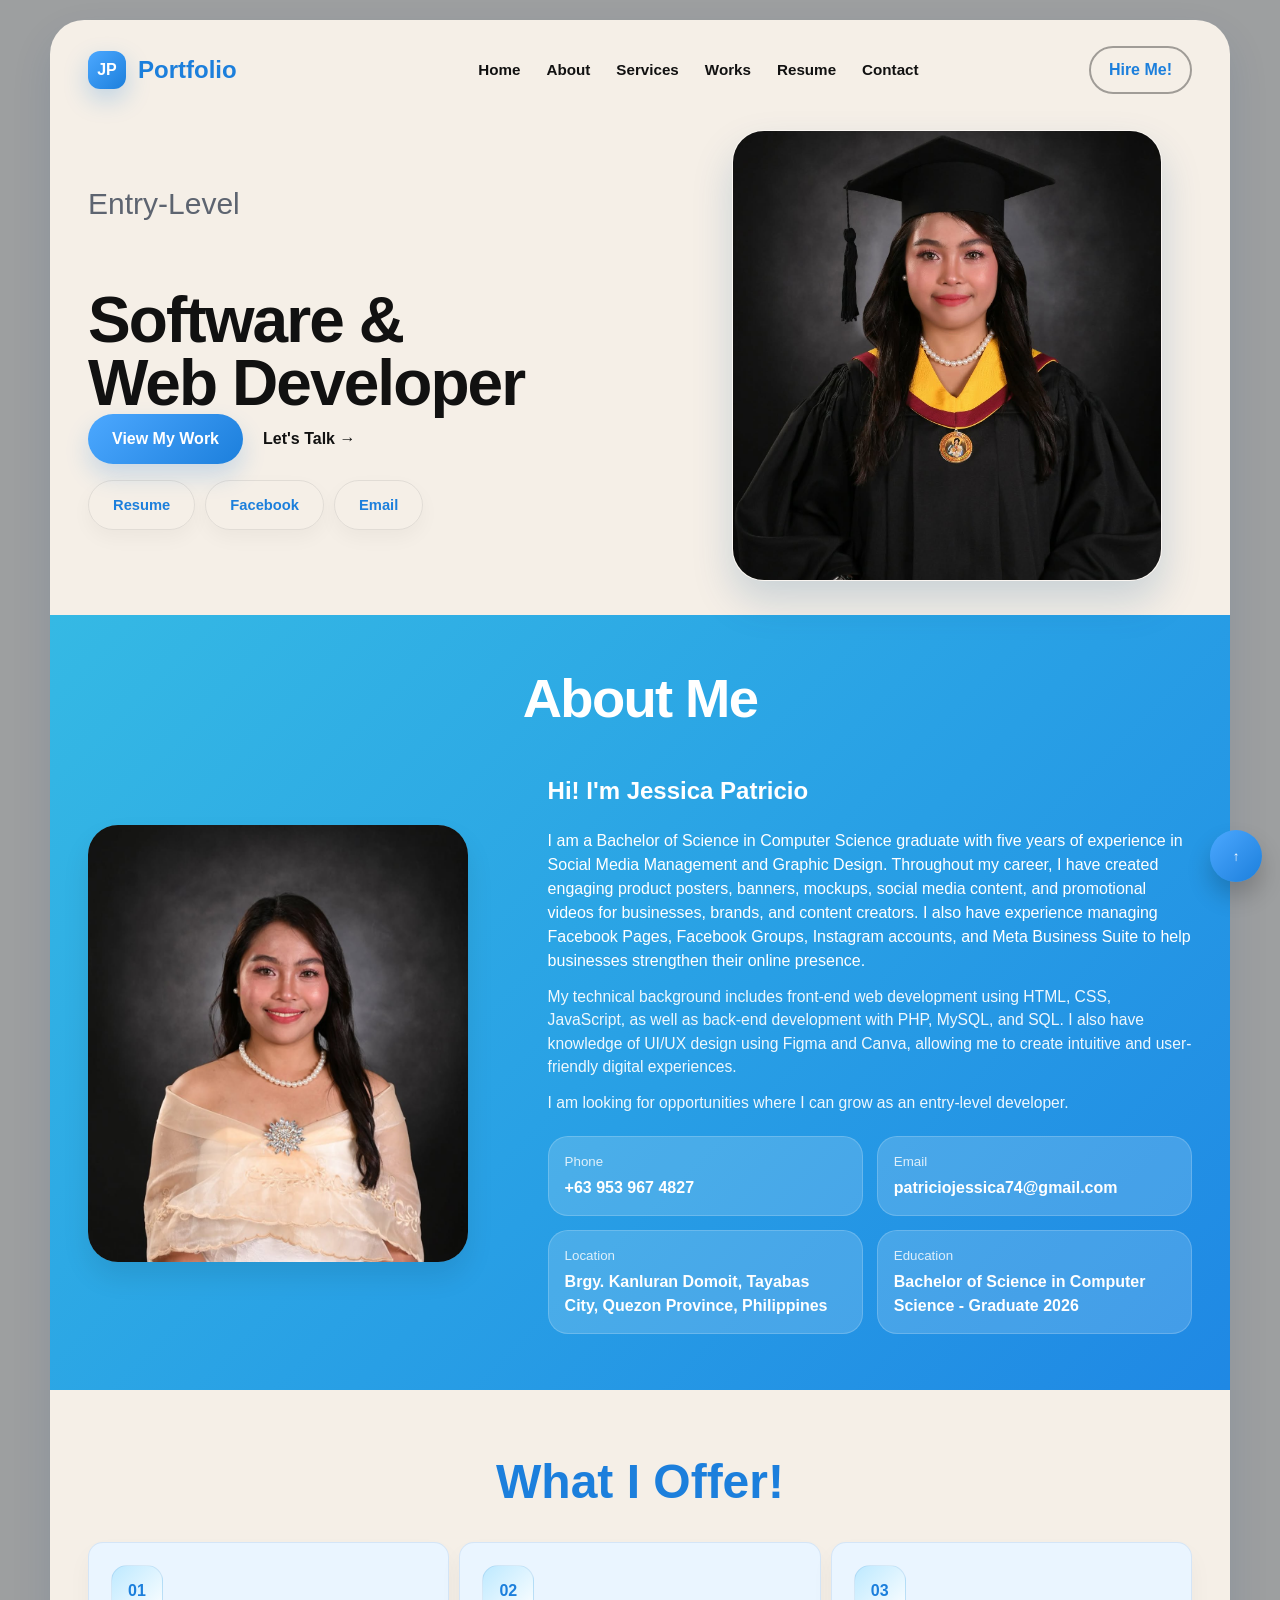
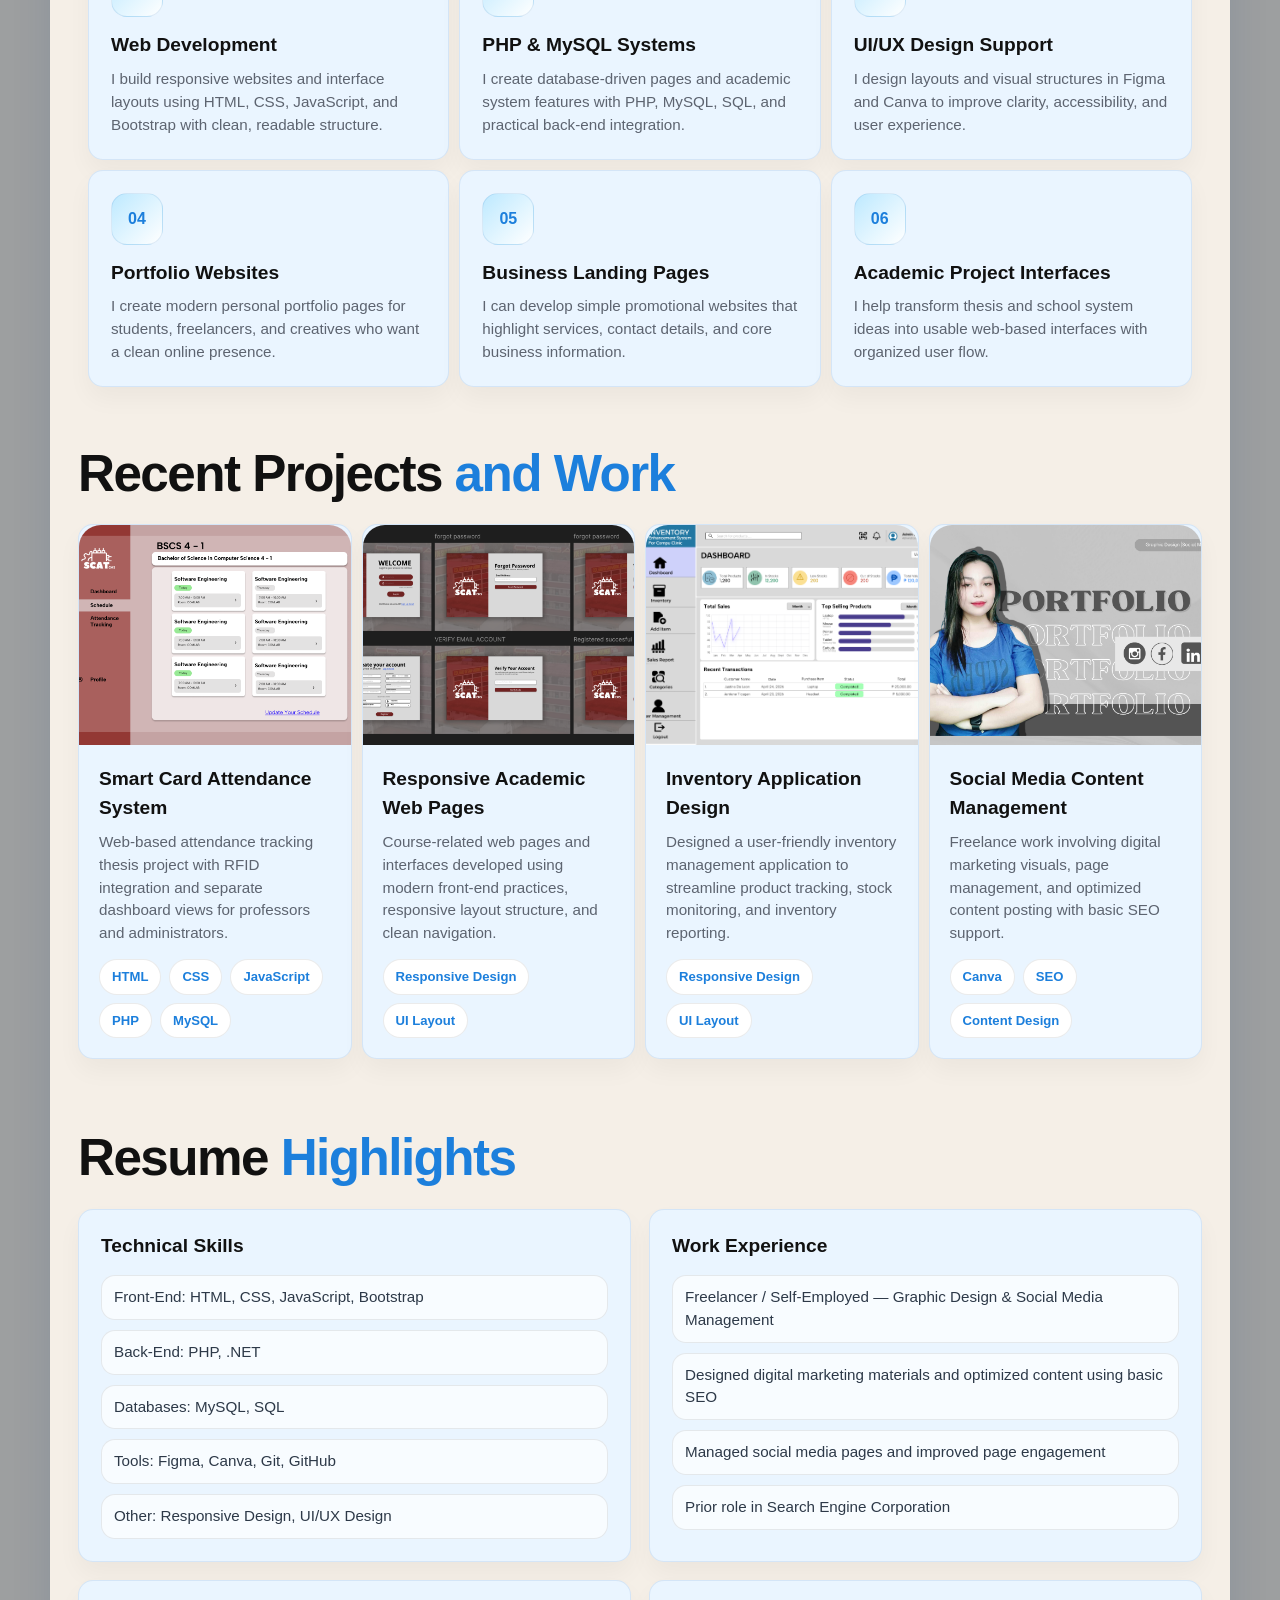
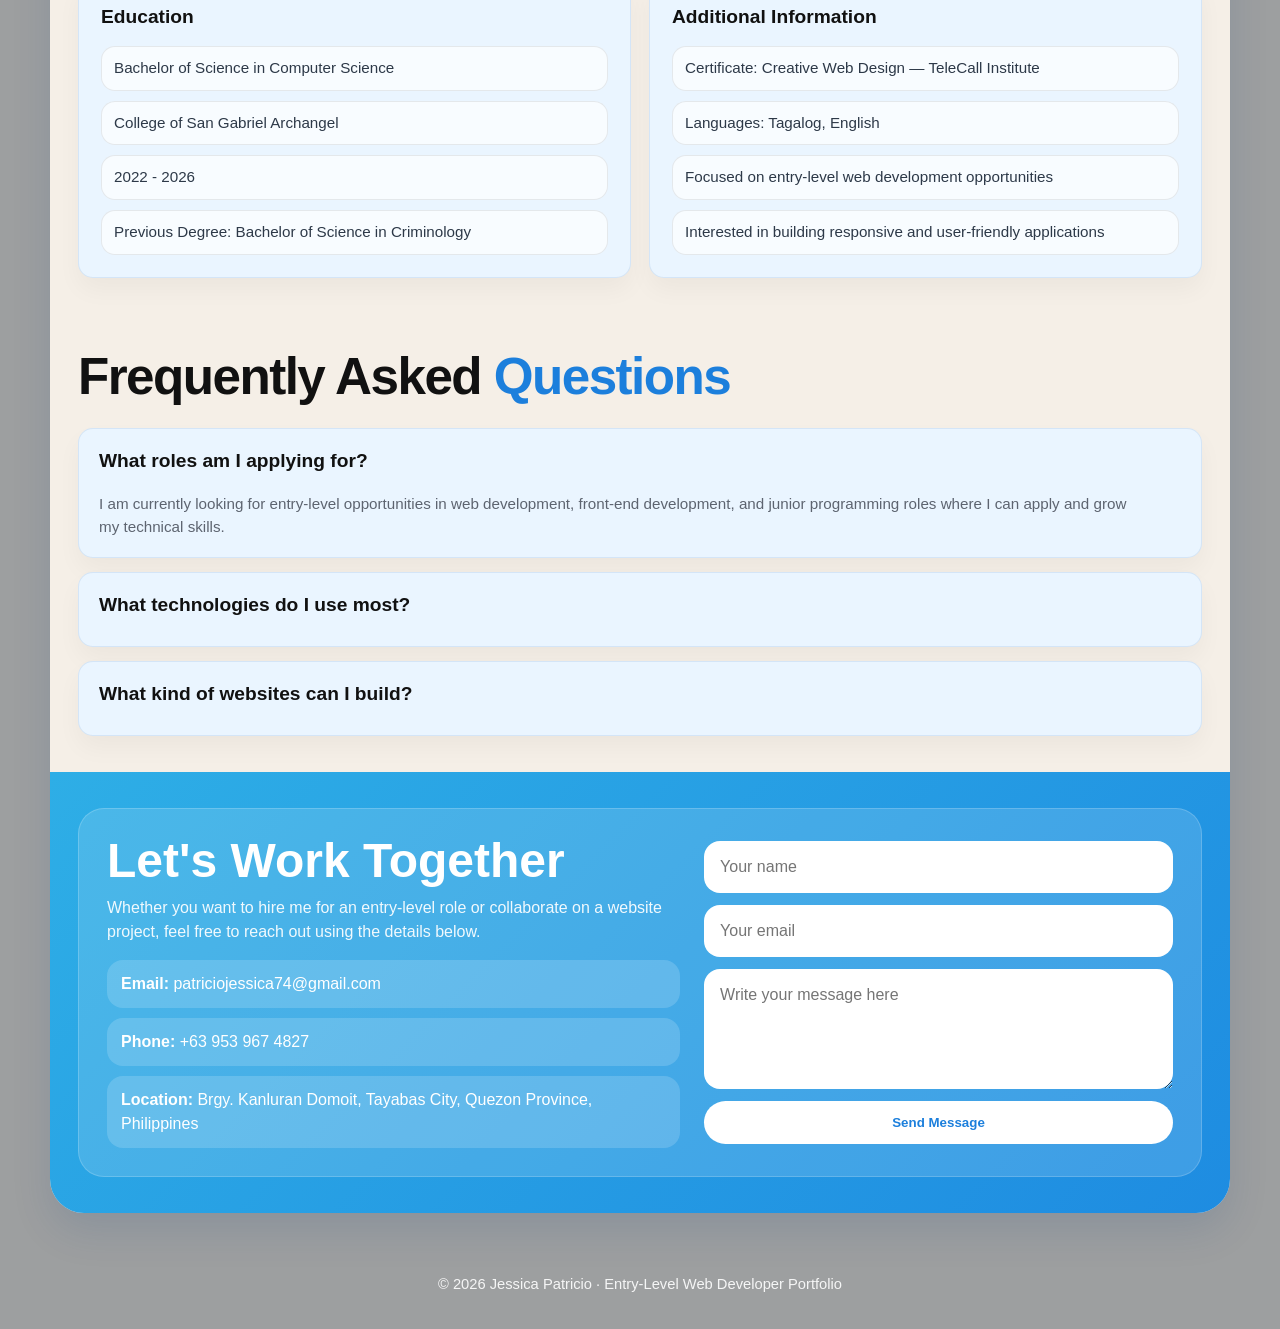
==== index.html @ a1dba52a "Update index.html" ====
<!DOCTYPE html>
<html lang="en">

<head>
    <meta charset="UTF-8" />
    <meta name="viewport" content="width=device-width, initial-scale=1.0" />
    <title>Jessica Patricio | Portfolio</title>
    <link rel="stylesheet" href="style.css">
</head>

<body>
    <div class="shell" id="top">
        <header class="nav">
            <div class="brand">
                <div class="brand-badge">JP</div>
                <div>
                    <h1>Portfolio</h1>
                </div>
            </div>

            <nav class="menu">
                <a href="#home">Home</a>
                <a href="#about">About</a>
                <a href="#services">Services</a>
                <a href="#works">Works</a>
                <a href="https://drive.google.com/file/d/1G8g9UIHj3GJWwVtaQEsaUFv1FQi83LjE/view?usp=sharing">Resume</a>
                <a href="#contact">Contact</a>
            </nav>

            <a class="hire-btn" href="mailto:patriciojessica74@gmail.com">Hire Me!</a>
        </header>

        <section class="hero" id="home">
            <div>
                
                <div class="eyebrow">Entry-Level</div>
                <h2>
                    <br>Software</span> & <br>Web Developer
                </h2>
                
                <div class="hero-actions">
                    <a class="cta" href="#works">View My Work</a>
                    <a class="ghost-btn" href="#contact">Let's Talk →</a>
                </div>
                <div class="socials">
                    <a href="https://drive.google.com/file/d/1B1gFy5h9AEl8jp_aoBzUaMFlnuit5ZWk/view?usp=sharing">Resume</a>
                    <a href="https://www.facebook.com/jessicapatricio00/" aria-label="GitHub">Facebook</a>
                    <a href="mailto:patriciojessica74@gmail.com" aria-label="Email">Email</a>
                </div>
            </div>

            <div class="hero-art">
                <div class="hero-card">
                    <img src="img/IMAGE.jpg" alt="Professional portrait placeholder" />
                </div>
            </div>
        </section>

        <section class="section-blue" id="about">
            <h2 class="section-title">About Me</h2>
            <div class="about-grid">
                <div class="about-photo">
                    <img src="img/IMAGE1.png" alt="Jessica Patricio portrait placeholder" />
                </div>

                <div class="about-copy">
                    <p>
                    <h1>Hi! I'm Jessica Patricio</h1>
                       I am a Bachelor of Science in Computer Science graduate with five years of experience in 
                       Social Media Management and Graphic Design. Throughout my career, I have created engaging 
                       product posters, banners, mockups, social media content, and promotional videos for businesses, 
                       brands, and content creators. I also have experience managing Facebook Pages, Facebook Groups, 
                       Instagram accounts, and Meta Business Suite to help businesses strengthen their online presence.
                    </p>
                    <p>
                       My technical background includes front-end web development using HTML, CSS, JavaScript, 
                       as well as back-end development with PHP, MySQL, and SQL. I also have knowledge of UI/UX design using 
                       Figma and Canva, allowing me to create intuitive and user-friendly digital experiences.
                    </p>
                    <p>
                        I am looking for opportunities where I can grow as an entry-level developer.
                    </p>

                    <div class="info-grid">
                        <div class="info-card">
                            <small>Phone</small>
                            <strong>+63 953 967 4827</strong>
                        </div>
                        <div class="info-card">
                            <small>Email</small>
                            <strong>patriciojessica74@gmail.com</strong>
                        </div>
                        <div class="info-card">
                            <small>Location</small>
                            <strong>Brgy. Kanluran Domoit, Tayabas City, Quezon Province, Philippines</strong>
                        </div>
                        <div class="info-card">
                            <small>Education</small>
                            <strong>Bachelor of Science in Computer Science - Graduate 2026</strong>
                        </div>
                    </div>
                </div>
            </div>
        </section>

        <section class="skills-wrap" id="services">
            <h2 class="skills-title">What I Offer!</h2>
            <div class="service-grid">
                <article class="service-card">
                    <div class="service-icon">01</div>
                    <h3>Web Development</h3>
                    <p>I build responsive websites and interface layouts using HTML, CSS, JavaScript, and Bootstrap with
                        clean, readable structure.</p>
                </article>

                <article class="service-card">
                    <div class="service-icon">02</div>
                    <h3>PHP & MySQL Systems</h3>
                    <p>I create database-driven pages and academic system features with PHP, MySQL, SQL, and practical
                        back-end integration.</p>
                </article>

                <article class="service-card">
                    <div class="service-icon">03</div>
                    <h3>UI/UX Design Support</h3>
                    <p>I design layouts and visual structures in Figma and Canva to improve clarity, accessibility, and
                        user experience.</p>
                </article>

                <article class="service-card">
                    <div class="service-icon">04</div>
                    <h3>Portfolio Websites</h3>
                    <p>I create modern personal portfolio pages for students, freelancers, and creatives who want a
                        clean online presence.</p>
                </article>

                <article class="service-card">
                    <div class="service-icon">05</div>
                    <h3>Business Landing Pages</h3>
                    <p>I can develop simple promotional websites that highlight services, contact details, and core
                        business information.</p>
                </article>

                <article class="service-card">
                    <div class="service-icon">06</div>
                    <h3>Academic Project Interfaces</h3>
                    <p>I help transform thesis and school system ideas into usable web-based interfaces with organized
                        user flow.</p>
                </article>
            </div>
        </section>

        <section class="projects-wrap" id="works">
            <div class="section-head">
                <div>
                    <h2>Recent Projects <span class="accent">and Work</span></h2>
                </div>
            </div>

            <div class="project-grid">

                <a href="scat-system/dashboard.html" class="project-card-link">
                    <article class="project-card">
                        <div class="project-thumb">
                            <img src="img/attendance.png" alt="Smart Card Attendance System">
                        </div>
                        <div class="project-copy">
                            <h3>Smart Card Attendance System</h3>
                            <p>
                                Web-based attendance tracking thesis project with RFID integration and separate
                                dashboard views for professors and administrators.
                            </p>
                            <div class="tags">
                                <span class="tag">HTML</span>
                                <span class="tag">CSS</span>
                                <span class="tag">JavaScript</span>
                                <span class="tag">PHP</span>
                                <span class="tag">MySQL</span>
                            </div>
                        </div>
                    </article>
                </a>

               
                <a href="https://www.figma.com/design/F0bZn2pjFXSjQrFpppExWp/SCAT-WEBPAGE?node-id=0-1&m=dev&t=bOXbaMfLoU3sDrSX-1"
                    class="project-card-link">
                    <article class="project-card">
                        <div class="project-thumb">
                            <img src="img/ui.png" alt=" Responsive Academic Web Pages">
                        </div>
                        <div class="project-copy">
                            <h3>Responsive Academic Web Pages</h3>
                            <p>
                                Course-related web pages and interfaces developed using modern front-end practices,
                                responsive layout structure, and clean navigation.
                            </p>
                            <div class="tags">
                                <span class="tag">Responsive Design</span>
                                <span class="tag">UI Layout</span>
                            </div>
                        </div>
                    </article>
                </a>

                <a href="https://www.figma.com/design/osRK1QztAgO0u0yGvLfePN/Inventory-System?node-id=0-1&t=UN4fOKVmFTFLQ3VY-1"
                    class="project-card-link">
                    <article class="project-card">
                        <div class="project-thumb">
                            <img src="img/Dashboard.png" alt=" Responsive Academic Web Pages">
                        </div>
                        <div class="project-copy">
                            <h3>Inventory Application Design</h3>
                            <p>
                                Designed a user-friendly inventory management application to streamline product tracking, 
                                stock monitoring, and inventory reporting.
                            </p>
                            <div class="tags">
                                <span class="tag">Responsive Design</span>
                                <span class="tag">UI Layout</span>
                            </div>
                        </div>
                    </article>
                </a>

                <a href="https://mywebs1te.my.canva.site/jessica-website" class="project-card-link">
                    <article class="project-card">
                        <div class="project-thumb">
                            <img src="img/graphic.png" alt="Social Media Content Management">
                        </div>
                        <div class="project-copy">
                            <h3>Social Media Content Management</h3>
                            <p>
                                Freelance work involving digital marketing visuals, page management, and optimized
                                content posting with basic SEO support.
                            </p>
                            <div class="tags">
                                <span class="tag">Canva</span>
                                <span class="tag">SEO</span>
                                <span class="tag">Content Design</span>
                            </div>
                        </div>
                    </article>
                </a>

            </div>
        </section>

        <section class="resume-wrap" id="resume">
            <div class="section-head">
                <div>
                    <h2>Resume <span class="accent">Highlights</span></h2>
                </div>
            </div>

            <div class="resume-grid">
                <article class="resume-card">
                    <h3>Technical Skills</h3>
                    <ul class="resume-list">
                        <li>Front-End: HTML, CSS, JavaScript, Bootstrap</li>
                        <li>Back-End: PHP, .NET</li>
                        <li>Databases: MySQL, SQL</li>
                        <li>Tools: Figma, Canva, Git, GitHub</li>
                        <li>Other: Responsive Design, UI/UX Design</li>
                    </ul>
                </article>

                <article class="resume-card">
                    <h3>Work Experience</h3>
                    <ul class="resume-list">
                        <li>Freelancer / Self-Employed — Graphic Design & Social Media Management</li>
                        <li>Designed digital marketing materials and optimized content using basic SEO</li>
                        <li>Managed social media pages and improved page engagement</li>
                        <li>Prior role in Search Engine Corporation</li>
                    </ul>
                </article>

                <article class="resume-card">
                    <h3>Education</h3>
                    <ul class="resume-list">
                        <li>Bachelor of Science in Computer Science</li>
                        <li>College of San Gabriel Archangel</li>
                        <li>2022 - 2026</li>
                        <li>Previous Degree: Bachelor of Science in Criminology</li>
                    </ul>
                </article>

                <article class="resume-card">
                    <h3>Additional Information</h3>
                    <ul class="resume-list">
                        <li>Certificate: Creative Web Design — TeleCall Institute</li>
                        <li>Languages: Tagalog, English</li>
                        <li>Focused on entry-level web development opportunities</li>
                        <li>Interested in building responsive and user-friendly applications</li>
                    </ul>
                </article>
            </div>
        </section>

        <section class="faq-wrap">
            <div class="section-head">
                <div>
                    <h2>Frequently Asked <span class="accent">Questions</span></h2>
                </div>
            </div>

            <div class="faq-list">
                <article class="faq-item active">
                    <div class="faq-top">
                        <h3 class="faq-q">What roles am I applying for?</h3>
                    </div>
                    <div class="faq-a">I am currently looking for entry-level opportunities in web development,
                        front-end development, and junior programming roles where I can apply and grow my technical
                        skills.</div>
                </article>

                <article class="faq-item">
                    <div class="faq-top">
                        <h3 class="faq-q">What technologies do I use most?</h3>
                    </div>
                    <div class="faq-a">The tools I use most often are HTML, CSS, JavaScript, PHP, MySQL,
                        Figma, Canva, Git, and GitHub.</div>
                </article>

                <article class="faq-item">
                    <div class="faq-top">
                        <h3 class="faq-q">What kind of websites can I build?</h3>
                    </div>
                    <div class="faq-a">I can build portfolio websites, simple business pages, academic project systems,
                        and responsive interface layouts for web-based applications.</div>
                </article>
            </div>
        </section>

        <section class="contact-wrap" id="contact">
            <div class="contact-card">
                <div>
                    <h2>Let's Work Together</h2>
                    <p>
                        Whether you want to hire me for an entry-level role or collaborate on a website project, feel
                        free to reach out using the details below.
                    </p>
                    <div class="contact-list">
                        <div class="contact-item"><strong>Email:</strong> patriciojessica74@gmail.com</div>
                        <div class="contact-item"><strong>Phone:</strong> +63 953 967 4827</div>
                        <div class="contact-item"><strong>Location:</strong> Brgy. Kanluran Domoit, Tayabas City, Quezon Province, Philippines
                        </div>
                    </div>
                </div>

                <form class="contact-form" action="https://formspree.io/f/mqeykvrj" method="POST">
                    <input type="hidden" name="_next" value="thankyou.html">
                    <input type="text" name="_gotcha" style="display:none">
                    <input type="text" name="name" placeholder="Your name" required />
                    <input type="email" name="email" placeholder="Your email" required />
                    <textarea name="message" placeholder="Write your message here" required></textarea>
                    <button type="submit">Send Message</button>

                </form>
            </div>
        </section>
    </div>

    <footer>
        © 2026 Jessica Patricio · Entry-Level Web Developer Portfolio
    </footer>

    <button class="top-preview" id="toTop" aria-label="Back to top">↑</button>

    <script>
        document.querySelectorAll('.faq-item').forEach((item) => {
            item.addEventListener('click', () => {
                item.classList.toggle('active');
            });
        });

        document.getElementById('toTop').addEventListener('click', () => {
            window.scrollTo({ top: 0, behavior: 'smooth' });
        });

    </script>
</body>

</html>
---- style.css ----
:root {
    --bg-blue: #9d9fa0;
    --panel: #f5efe7;
    --text: #111111;
    --muted: #5d6470;
    --card: #eaf5ff;
    --white: #ffffff;
    --accent: #4ca8ff;
    --accent-dark: #1c7fdc;
    --line: rgba(0, 0, 0, .08);
    --shadow: 0 18px 40px rgba(0, 60, 120, 0.12);
    --radius-xl: 34px;
    --radius-lg: 24px;
    --radius-md: 18px;
}

* {
    box-sizing: border-box;
}

html {
    scroll-behavior: smooth;
}

body {
    margin: 0;
    font-family: Arial, Helvetica, sans-serif;
    background: var(--bg-blue);
    color: var(--text);
    line-height: 1.5;
}

img {
    max-width: 100%;
    display: block;
}

a {
    color: inherit;
    text-decoration: none;
}

.shell {
    width: min(1180px, calc(100% - 32px));
    margin: 20px auto 40px;
    background: var(--panel);
    border-radius: var(--radius-xl);
    overflow: hidden;
    box-shadow: var(--shadow);
}

.nav {
    display: flex;
    align-items: center;
    justify-content: space-between;
    gap: 20px;
    padding: 26px 38px 8px;
    flex-wrap: wrap;
}

.brand {
    display: flex;
    align-items: center;
    gap: 12px;
    min-width: 220px;
}

.brand-badge {
    width: 38px;
    height: 38px;
    border-radius: 12px;
    background: linear-gradient(135deg, var(--accent), var(--accent-dark));
    display: grid;
    place-items: center;
    color: white;
    font-weight: 700;
    box-shadow: 0 10px 24px rgba(28, 127, 220, .25);
}

.brand h1 {
    margin: 0;
    font-size: 1.5rem;
    line-height: 1;
    color: var(--accent-dark);
}

.brand p {
    margin: 3px 0 0;
    font-size: .78rem;
    color: var(--muted);
}

.menu {
    display: flex;
    gap: 26px;
    align-items: center;
    flex-wrap: wrap;
    justify-content: center;
    font-size: .95rem;
    font-weight: 700;
}

.menu a:hover {
    color: var(--accent-dark);
}

.hire-btn,
.cta,
.ghost-btn,
.filter-btn {
    border: 0;
    cursor: pointer;
    font: inherit;
}

.hire-btn {
    background: transparent;
    color: var(--accent-dark);
    border: 2px solid rgba(0, 0, 0, 0.35);
    padding: 10px 18px;
    border-radius: 999px;
    font-weight: 700;
}

.hero {
    padding: 28px 38px 34px;
    display: grid;
    grid-template-columns: 1.15fr .95fr;
    align-items: center;
    gap: 20px;
    position: relative;
}

.eyebrow {
    font-size: 30px;
    color: var(--muted);
}

.hero h2 {
    margin: 0;
    font-size: clamp(2.2rem, 5vw, 4.2rem);
    line-height: .98;
    letter-spacing: -0.03em;
    max-width: 650px;
}

.hero h2 .accent {
    color: var(--accent);
}

.hero p {
    max-width: 560px;
    color: #2c3440;
    margin: 18px 0 22px;
    font-size: 1rem;
}

.hero-actions {
    display: flex;
    gap: 12px;
    flex-wrap: wrap;
    align-items: center;
    margin-bottom: 16px;
}

.cta {
    background: linear-gradient(135deg, var(--accent), var(--accent-dark));
    color: white;
    padding: 13px 24px;
    border-radius: 999px;
    font-weight: 700;
    box-shadow: 0 12px 24px rgba(28, 127, 220, .2);
}

.ghost-btn {
    background: transparent;
    color: var(--text);
    font-weight: 700;
    padding: 12px 8px;
}

.socials {
    display: flex;
    gap: 10px;
    flex-wrap: wrap;
    margin-top: 10px;
}

.socials a {
    border: 1px solid rgba(135, 134, 134, 0.18);
    border-radius: 26px;
    padding: 13px 24px;
    display: grid;
    place-items: center;
    color: var(--accent-dark);
    font-size: .92rem;
    font-weight: 700;
    box-shadow: 0 8px 20px rgba(0, 0, 0, .04);
}

.hero-art {
    position: relative;
    min-height: 440px;
    display: flex;
    align-items: center;
    justify-content: center;
}

.hero-card {
    position: relative;
    width: min(430px, 90%);
    background: rgba(255, 255, 255, .2);
    border: 1px solid rgba(255, 255, 255, .35);
    border-radius: 32px;
    backdrop-filter: blur(8px);
    overflow: hidden;
    box-shadow: 0 20px 40px rgba(0, 79, 140, .18);
}

.hero-card img {
    width: 100%;
    height: 100%;
    object-fit: cover;
    aspect-ratio: 4 / 4.2;
}

.section-blue {
    background: linear-gradient(135deg, #35b9e4, #289fe5 55%, #1f88e4);
    color: white;
    padding: 56px 38px;
}

.section-title {
    font-size: clamp(2rem, 4.8vw, 3.4rem);
    line-height: 1.02;
    margin: 0 0 26px;
    letter-spacing: -0.03em;
    text-align: center;
}

.about-grid {
    display: grid;
    grid-template-columns: .8fr 1.2fr;
    gap: 30px;
    align-items: center;
}

.about-photo {
    background: rgba(255, 255, 255, .22);
    border-radius: 30px;
    overflow: hidden;
    box-shadow: 0 15px 28px rgba(0, 0, 0, .09);
    max-width: 380px;
}

.about-photo img {
    aspect-ratio: 4 / 4.6;
    object-fit: cover;
    width: 100%;
}

.about-copy h3 {
    margin: 0 0 12px;
    font-size: 2rem;
    line-height: 1;
}

.about-copy p {
    margin: 0 0 12px;
    color: rgba(255, 255, 255, .92);
    font-size: .98rem;
}

.info-grid {
    display: grid;
    grid-template-columns: repeat(2, minmax(0, 1fr));
    gap: 14px;
    margin-top: 22px;
}

.info-card {
    background: rgba(255, 255, 255, .16);
    border: 1px solid rgba(255, 255, 255, .18);
    border-radius: 20px;
    padding: 15px 16px;
}

.info-card small {
    display: block;
    opacity: .82;
    margin-bottom: 4px;
}

.skills-wrap {
    padding: 56px 38px 24px;
}

.skills-title {
    text-align: center;
    font-size: clamp(2rem, 4vw, 3rem);
    margin: 0 0 24px;
    color: var(--accent-dark);
}

.service-grid {
    display: grid;
    grid-template-columns: repeat(3, 1fr);
    gap: 10px;
}

.project-grid {
    display: grid;
    grid-template-columns: repeat(4, 1fr);
    gap: 10px;
}

.service-card,
.project-card,
.resume-card,
.faq-item {
    background: var(--card);
    border-radius: 15px;
    border: 1px solid rgba(55, 119, 189, .12);
    box-shadow: 0 12px 24px rgba(0, 0, 0, .04);
}

.service-card {
    padding: 22px;
}

.service-icon {
    width: 52px;
    height: 52px;
    border-radius: 16px;
    background: linear-gradient(135deg, #bde9ff, #fff);
    display: grid;
    place-items: center;
    font-weight: 700;
    color: var(--accent-dark);
    margin-bottom: 14px;
    border: 1px solid rgba(55, 119, 189, .14);
}

.service-card h3,
.project-card h3,
.resume-card h3,
.faq-q {
    margin: 0 0 8px;
    font-size: 1.2rem;
}

.service-card p,
.project-card p,
.resume-card p,
.faq-a {
    margin: 0;
    color: var(--muted);
    font-size: .95rem;
}

.projects-wrap,
.resume-wrap,
.faq-wrap,
.contact-wrap {
    padding: 36px 28px;
}

.section-head {
    display: flex;
    justify-content: space-between;
    align-items: end;
    gap: 18px;
    margin-bottom: 24px;
    flex-wrap: wrap;
}

.section-head h2 {
    margin: 0;
    font-size: clamp(2rem, 4.4vw, 3.2rem);
    line-height: 1.05;
    letter-spacing: -0.03em;
}

.section-head h2 .accent {
    color: var(--accent-dark);
}

.section-head p {
    margin: 0;
    max-width: 520px;
    color: var(--muted);
}

.project-card {
    overflow: hidden;
}

.project-card-link {
    text-decoration: none;
    color: inherit;
    display: block;
}

.project-card {
    overflow: hidden;
    transition: transform 0.3s ease, box-shadow 0.3s ease;
}

.project-card:hover {
    transform: translateY(-8px);
    box-shadow: 0 18px 30px rgba(0, 0, 0, 0.10);
}

.project-thumb {
    width: 100%;
    height: 220px;
    overflow: hidden;
    border-top-left-radius: 22px;
    border-top-right-radius: 22px;
    background: #dfefff;
}

.project-thumb img {
    width: 100%;
    height: 100%;
    object-fit: cover;
    display: block;
}

.project-copy {
    padding: 20px;
}

.project-copy {
    padding: 20px;
}

.tags {
    display: flex;
    flex-wrap: wrap;
    gap: 8px;
    margin-top: 14px;
}

.tag {
    padding: 7px 12px;
    border-radius: 999px;
    background: #fff;
    border: 1px solid var(--line);
    font-size: .82rem;
    color: var(--accent-dark);
    font-weight: 700;
}

.resume-grid {
    display: grid;
    grid-template-columns: repeat(2, 1fr);
    gap: 18px;
}

.resume-card {
    padding: 22px;
}

.resume-list {
    list-style: none;
    padding: 0;
    margin: 14px 0 0;
    display: grid;
    gap: 10px;
}

.resume-list li {
    padding: 10px 12px;
    background: rgba(255, 255, 255, .65);
    border-radius: 14px;
    color: #2d3948;
    border: 1px solid var(--line);
    font-size: .95rem;
}

.faq-list {
    display: grid;
    gap: 14px;
}

.faq-item {
    padding: 18px 20px;
    cursor: pointer;
}

.faq-top {
    display: flex;
    justify-content: space-between;
    gap: 10px;
    align-items: center;
}

.faq-a {
    max-height: 0;
    overflow: hidden;
    transition: max-height .25s ease;
    padding-right: 42px;
}

.faq-item.active .faq-a {
    max-height: 180px;
    margin-top: 10px;
}

.contact-wrap {
    background: linear-gradient(135deg, #2eaee6, #1e8ce1);
    color: white;
}

.contact-card {
    background: rgba(255, 255, 255, .14);
    border: 1px solid rgba(255, 255, 255, .18);
    border-radius: 26px;
    padding: 28px;
    display: grid;
    grid-template-columns: 1.1fr .9fr;
    gap: 24px;
    align-items: center;
}

.contact-card h2 {
    margin: 0 0 10px;
    font-size: clamp(2rem, 4vw, 3rem);
    line-height: 1.02;
}

.contact-card p {
    margin: 0 0 16px;
    color: rgba(255, 255, 255, .92);
}

.contact-list {
    display: grid;
    gap: 10px;
}

.contact-item {
    background: rgba(255, 255, 255, .16);
    padding: 12px 14px;
    border-radius: 16px;
}

.contact-form {
    display: grid;
    gap: 12px;
}

.contact-form input,
.contact-form textarea {
    width: 100%;
    border: 0;
    border-radius: 16px;
    padding: 14px 16px;
    font: inherit;
    color: #1d2938;
}

.contact-form textarea {
    min-height: 120px;
    resize: vertical;
}

.contact-form button {
    padding: 14px 18px;
    border-radius: 999px;
    border: 0;
    background: #fff;
    color: var(--accent-dark);
    font-weight: 700;
    cursor: pointer;
}

footer {
    text-align: center;
    padding: 20px 16px 34px;
    color: rgba(255, 255, 255, .9);
    font-size: .92rem;
}

.top-preview {
    position: fixed;
    right: 18px;
    bottom: 18px;
    width: 52px;
    height: 52px;
    border-radius: 50%;
    background: linear-gradient(135deg, var(--accent), var(--accent-dark));
    color: white;
    display: grid;
    place-items: center;
    box-shadow: 0 14px 24px rgba(0, 0, 0, .2);
    border: 0;
    cursor: pointer;
    z-index: 20;
}

@media (max-width: 980px) {

    .hero,
    .about-grid,
    .contact-card,
    .resume-grid,
    .service-grid,
    .project-grid {
        grid-template-columns: 1fr;
    }

    .stats {
        grid-template-columns: 1fr;
    }

    .hero-art {
        min-height: 360px;
    }

    .contact-card {
        padding: 22px;
    }
}

@media (max-width: 720px) {

    .nav,
    .hero,
    .stats,
    .section-blue,
    .skills-wrap,
    .projects-wrap,
    .resume-wrap,
    .faq-wrap,
    .contact-wrap,
    .divider-quote {
        padding-left: 18px;
        padding-right: 18px;
    }

    .menu {
        gap: 14px;
        font-size: .88rem;
    }

    .hero h2,
    .section-title,
    .section-head h2,
    .skills-title,
    .contact-card h2 {
        line-height: 1.08;
    }

    .info-grid {
        grid-template-columns: 1fr;
    }

    .shell {
        width: min(100% - 14px, 1180px);
        border-radius: 24px;
    }
}
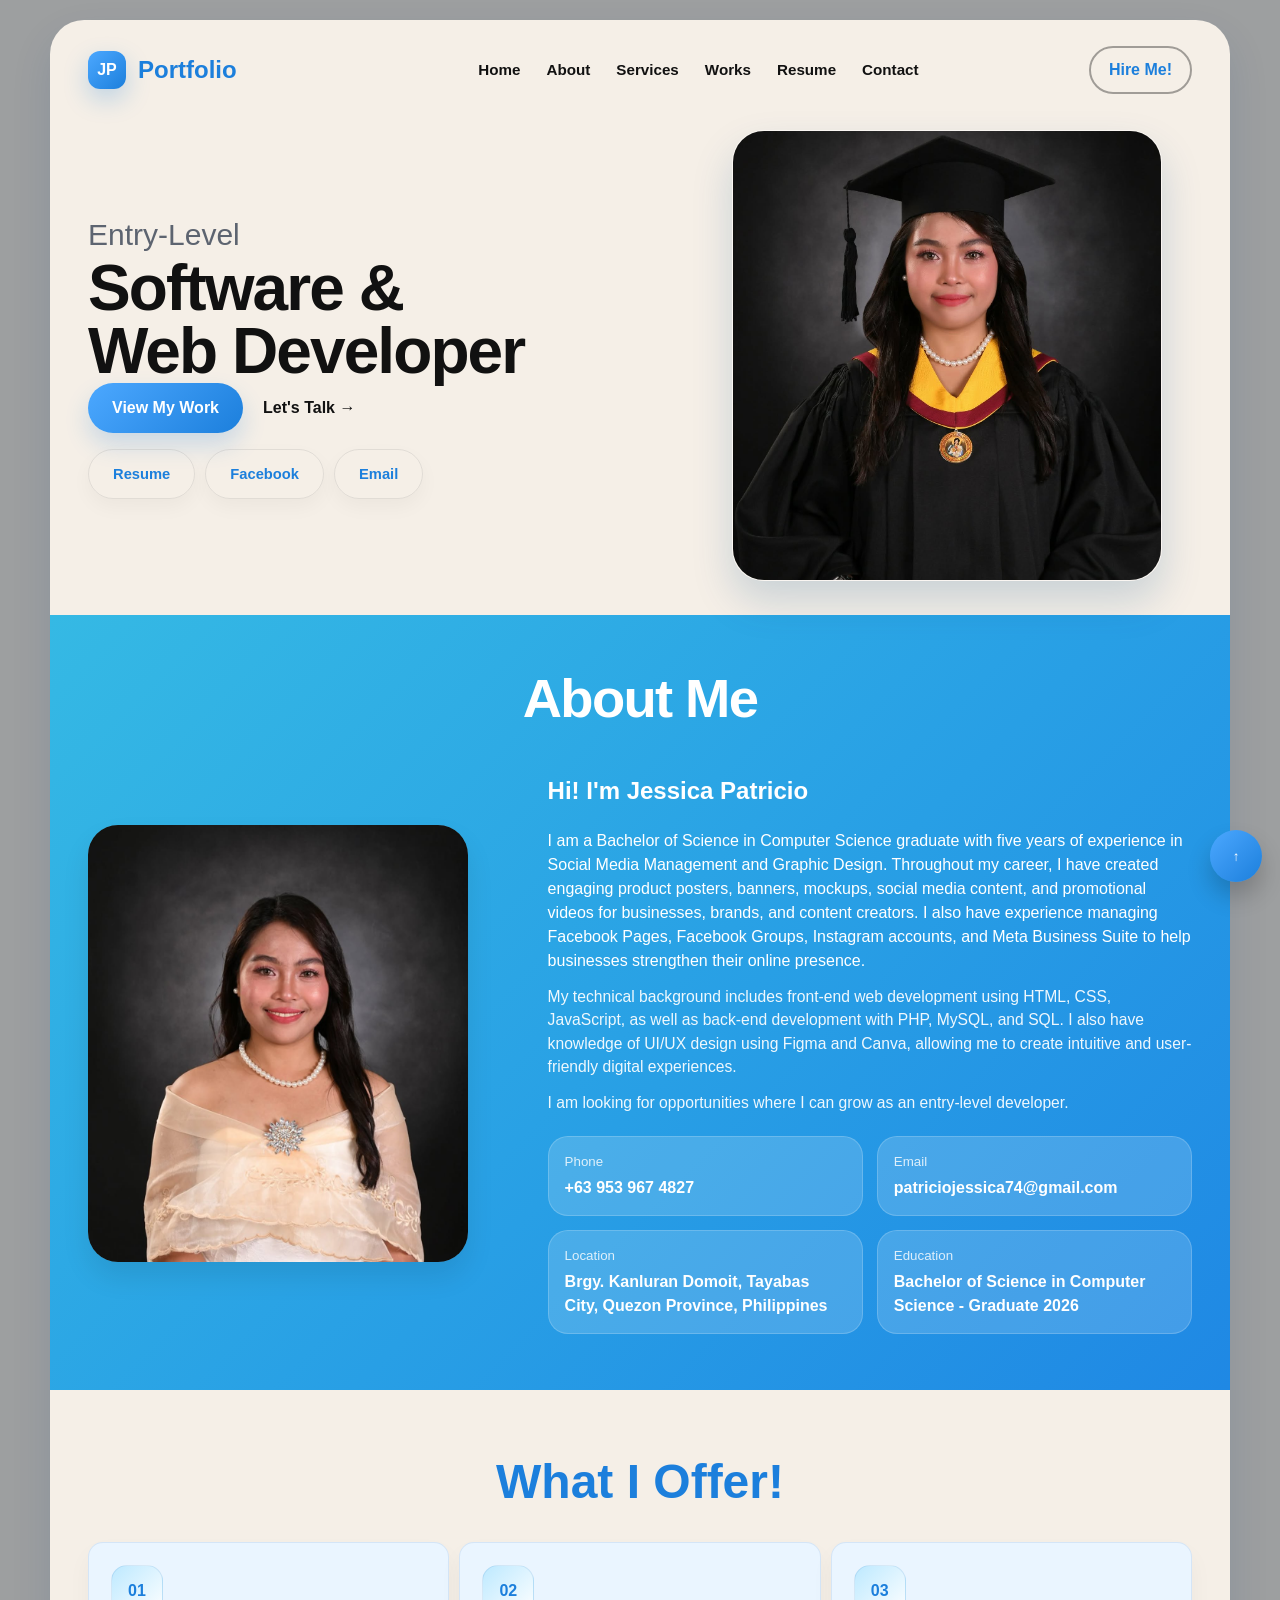
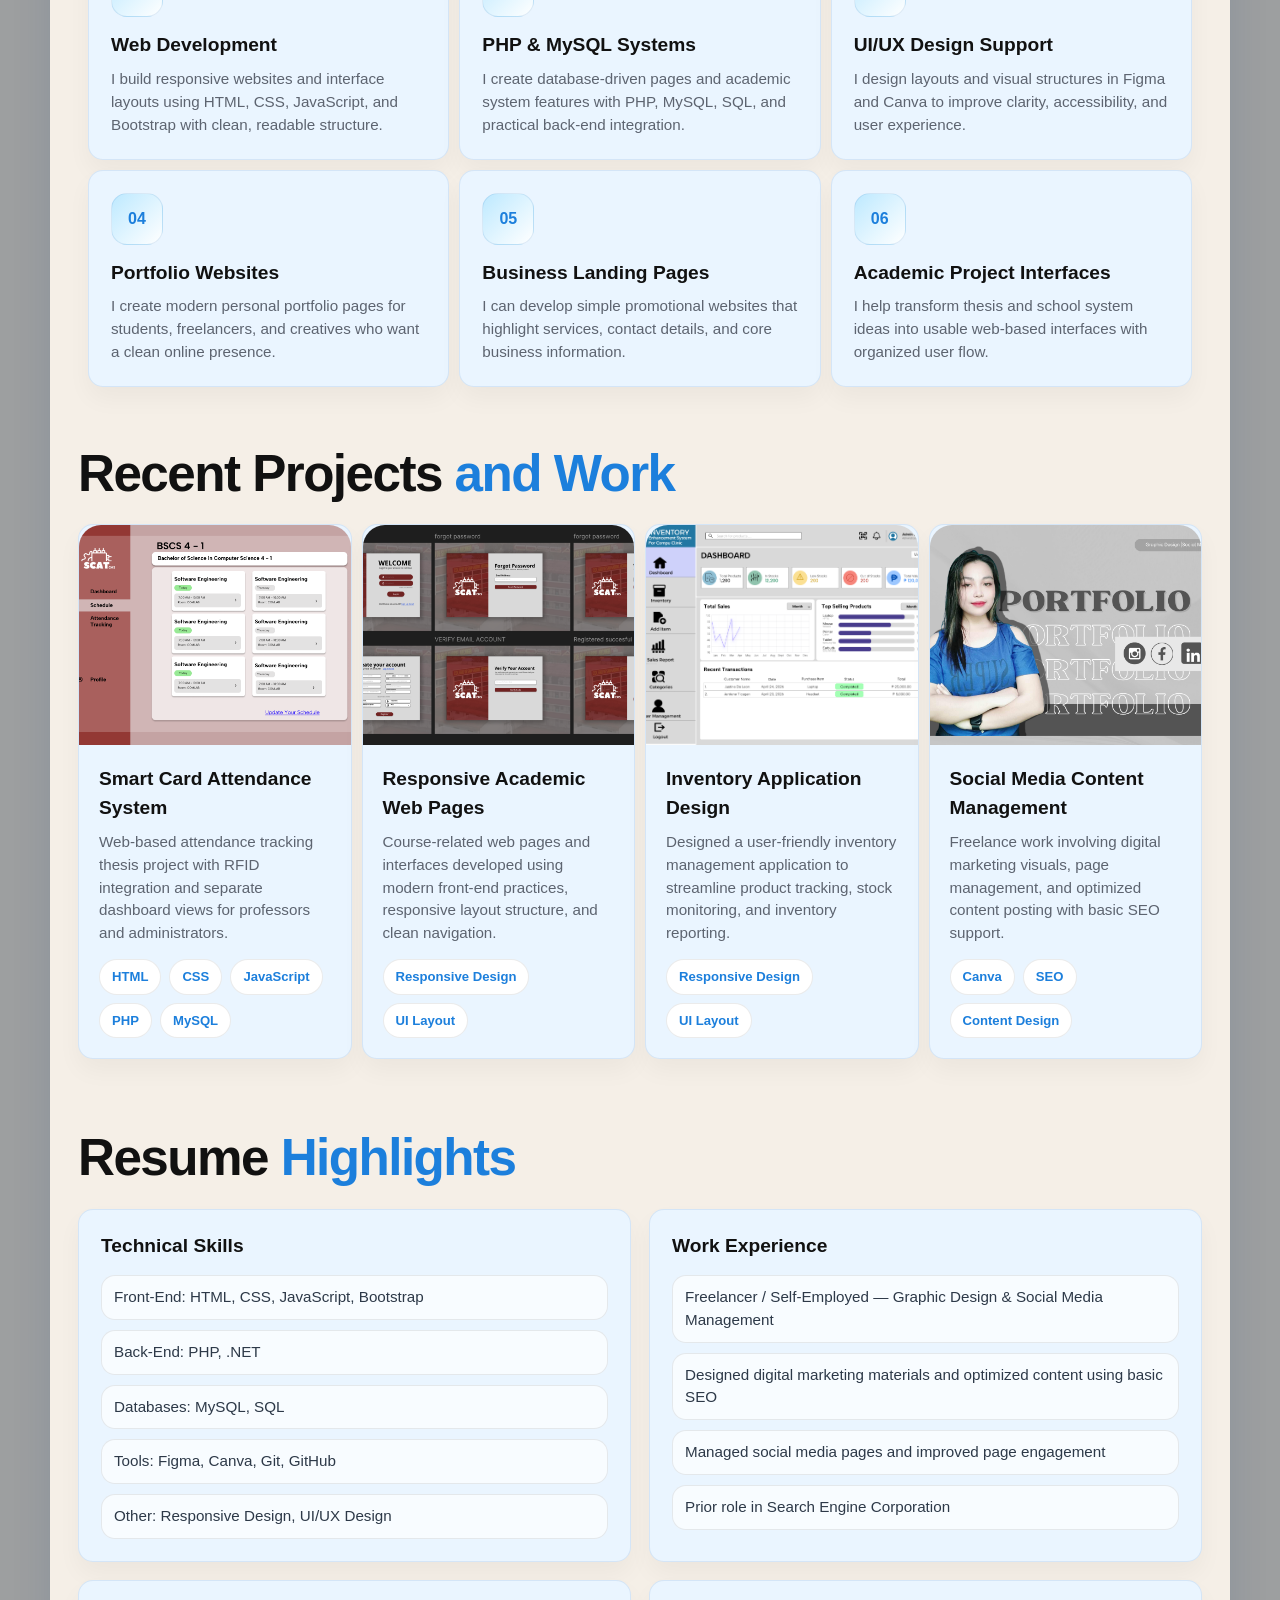
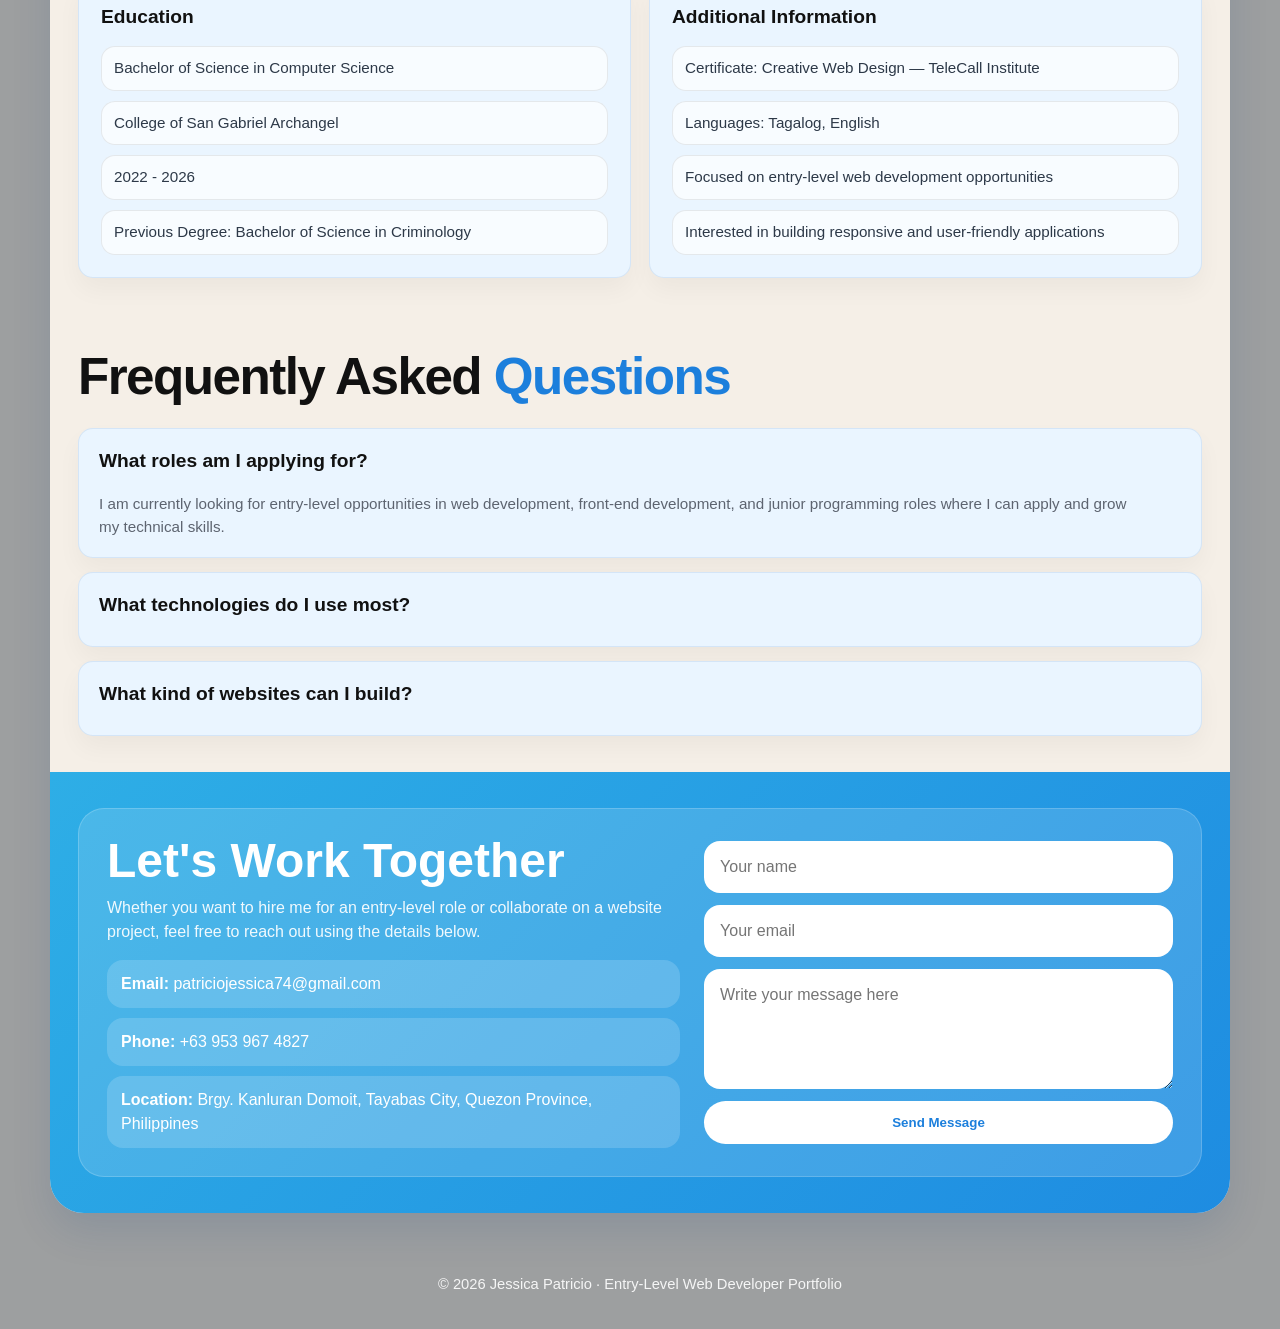
==== commit 216b7e73: "Update index.html" ====
--- a/index.html
+++ b/index.html
@@ -34,8 +34,7 @@
             <div>
                 
                 <div class="eyebrow">Entry-Level</div>
-                <h2>
-                    <br>Software</span> & <br>Web Developer
+                <h2>Software</span> & <br>Web Developer
                 </h2>
                 
                 <div class="hero-actions">
--- a/style.css
+++ b/style.css
@@ -200,7 +200,7 @@
 
 .hero-art {
     position: relative;
-    min-height: 440px;
+    min-height: 340px;
     display: flex;
     align-items: center;
     justify-content: center;
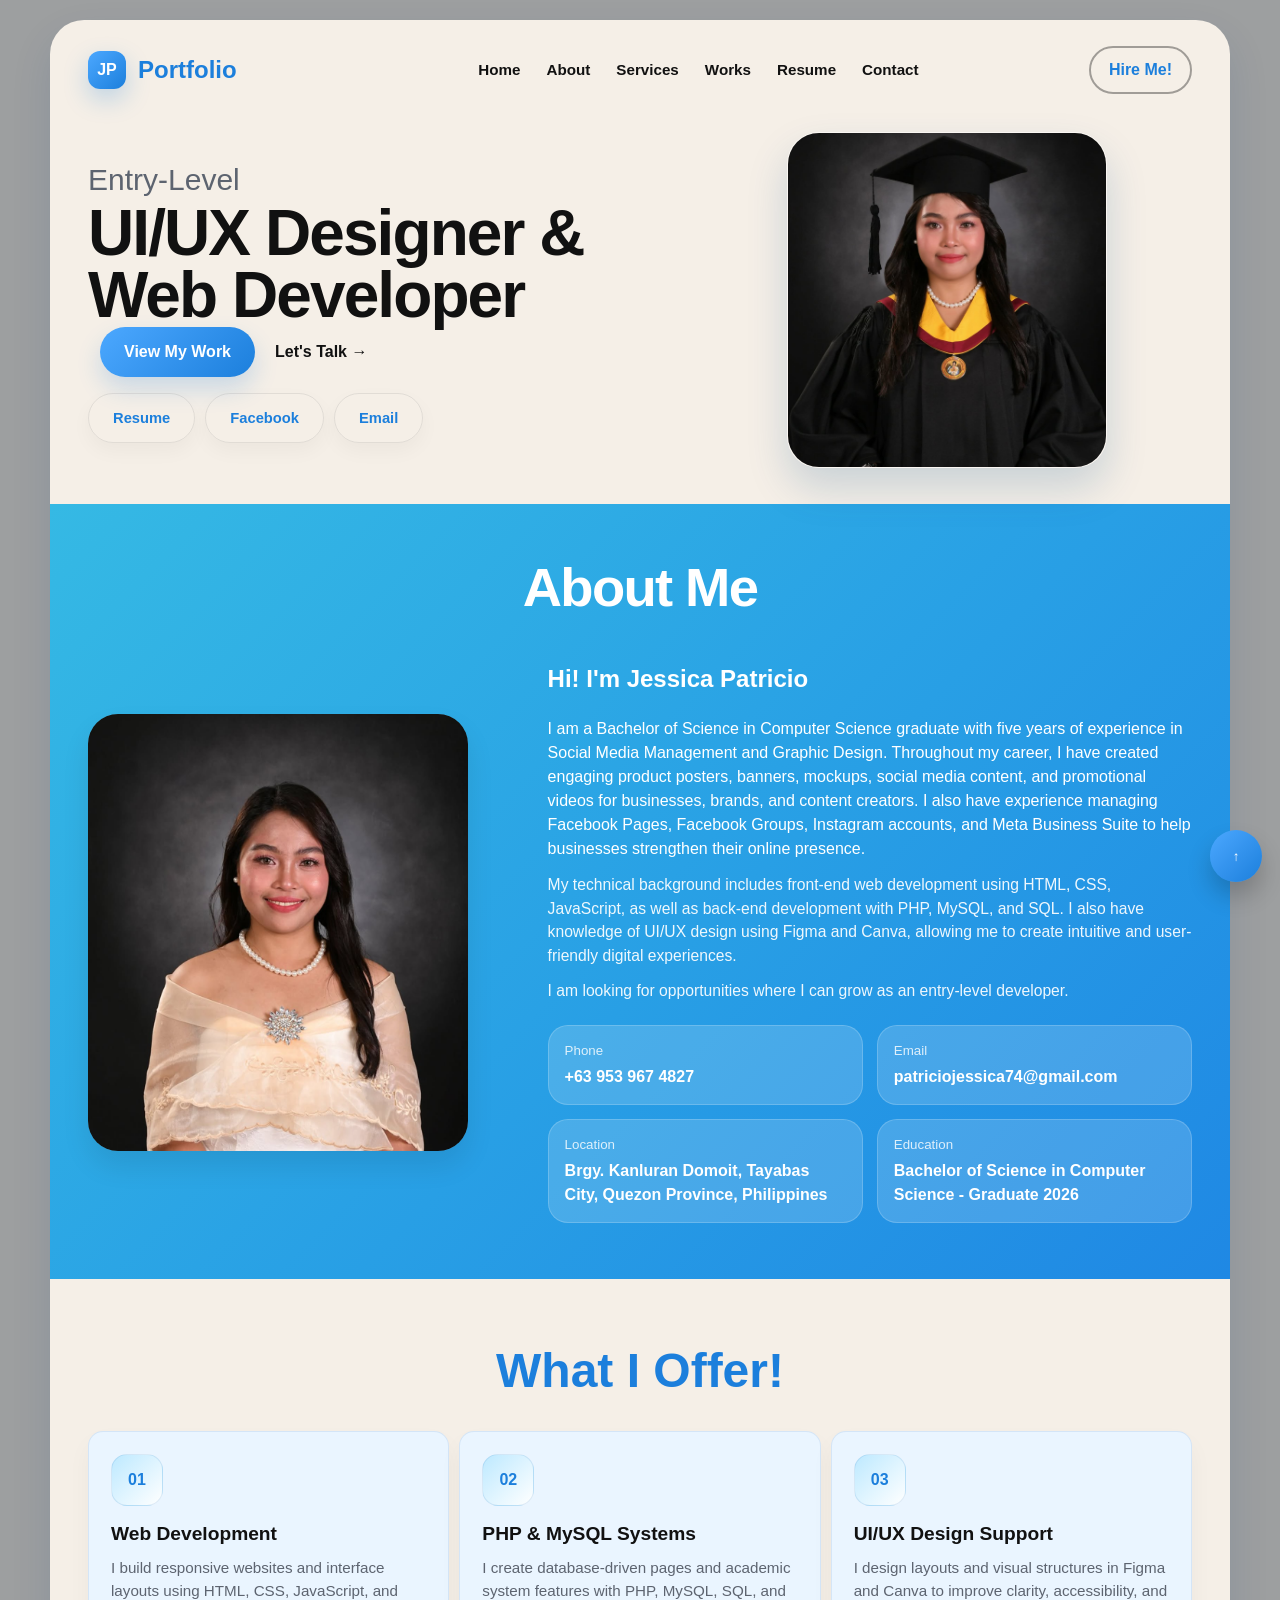
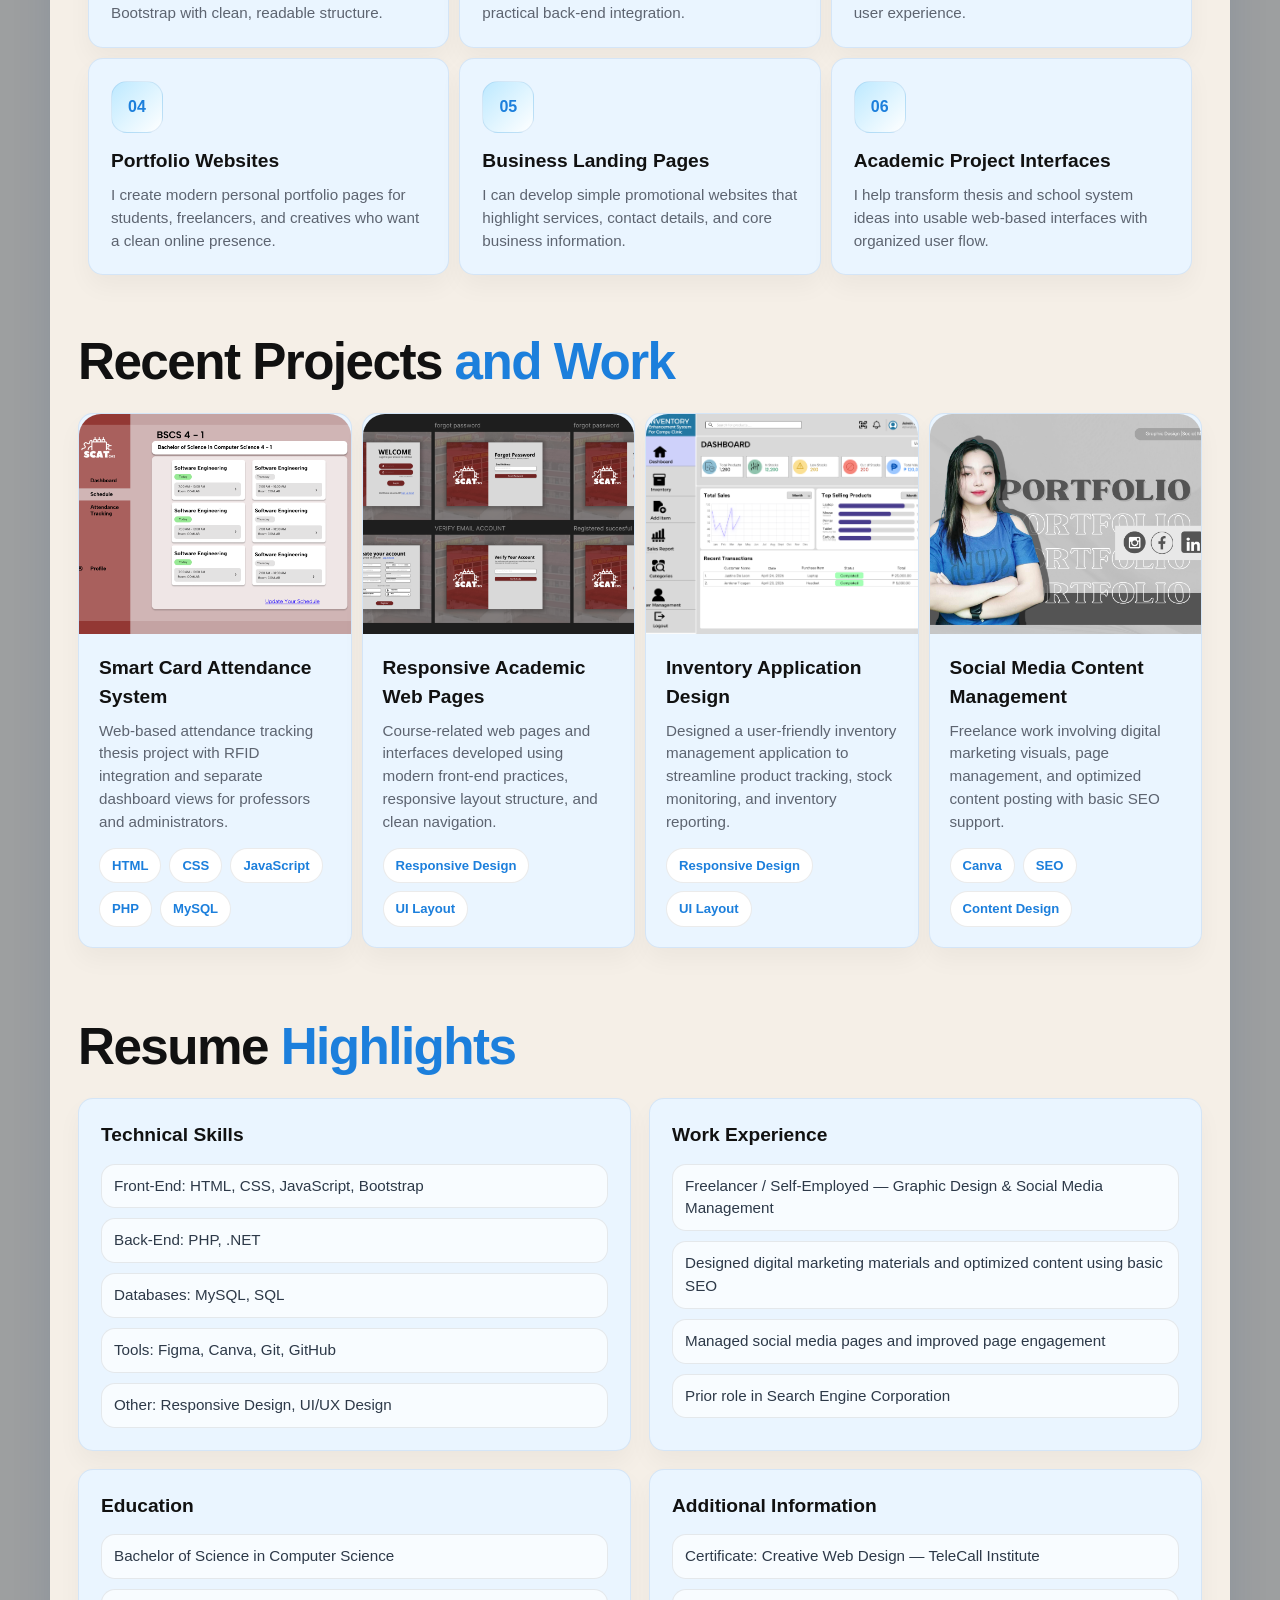
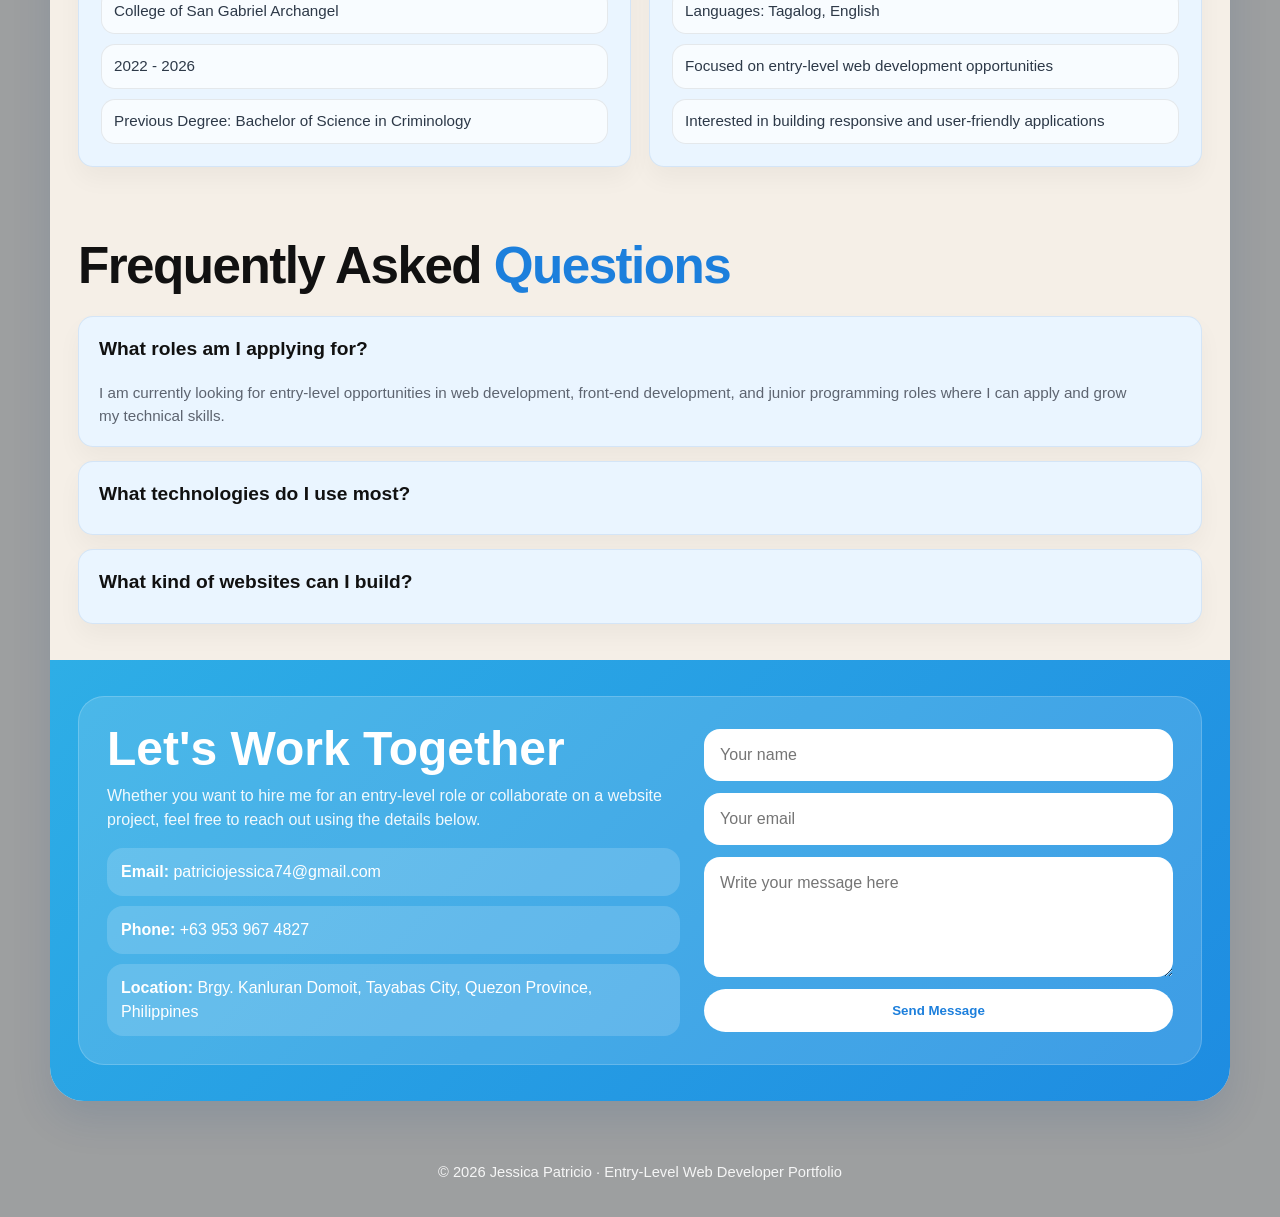
==== commit 71587e53: "Update index.html" ====
--- a/index.html
+++ b/index.html
@@ -34,11 +34,11 @@
             <div>
                 
                 <div class="eyebrow">Entry-Level</div>
-                <h2>Software</span> & <br>Web Developer
+                <h2>UI/UX Designer</span> & <br>Web Developer
                 </h2>
                 
                 <div class="hero-actions">
-                    <a class="cta" href="#works">View My Work</a>
+                    <br><a class="cta" href="#works">View My Work</a>
                     <a class="ghost-btn" href="#contact">Let's Talk →</a>
                 </div>
                 <div class="socials">
--- a/style.css
+++ b/style.css
@@ -208,7 +208,7 @@
 
 .hero-card {
     position: relative;
-    width: min(430px, 90%);
+    width: min(320px, 90%);
     background: rgba(255, 255, 255, .2);
     border: 1px solid rgba(255, 255, 255, .35);
     border-radius: 32px;
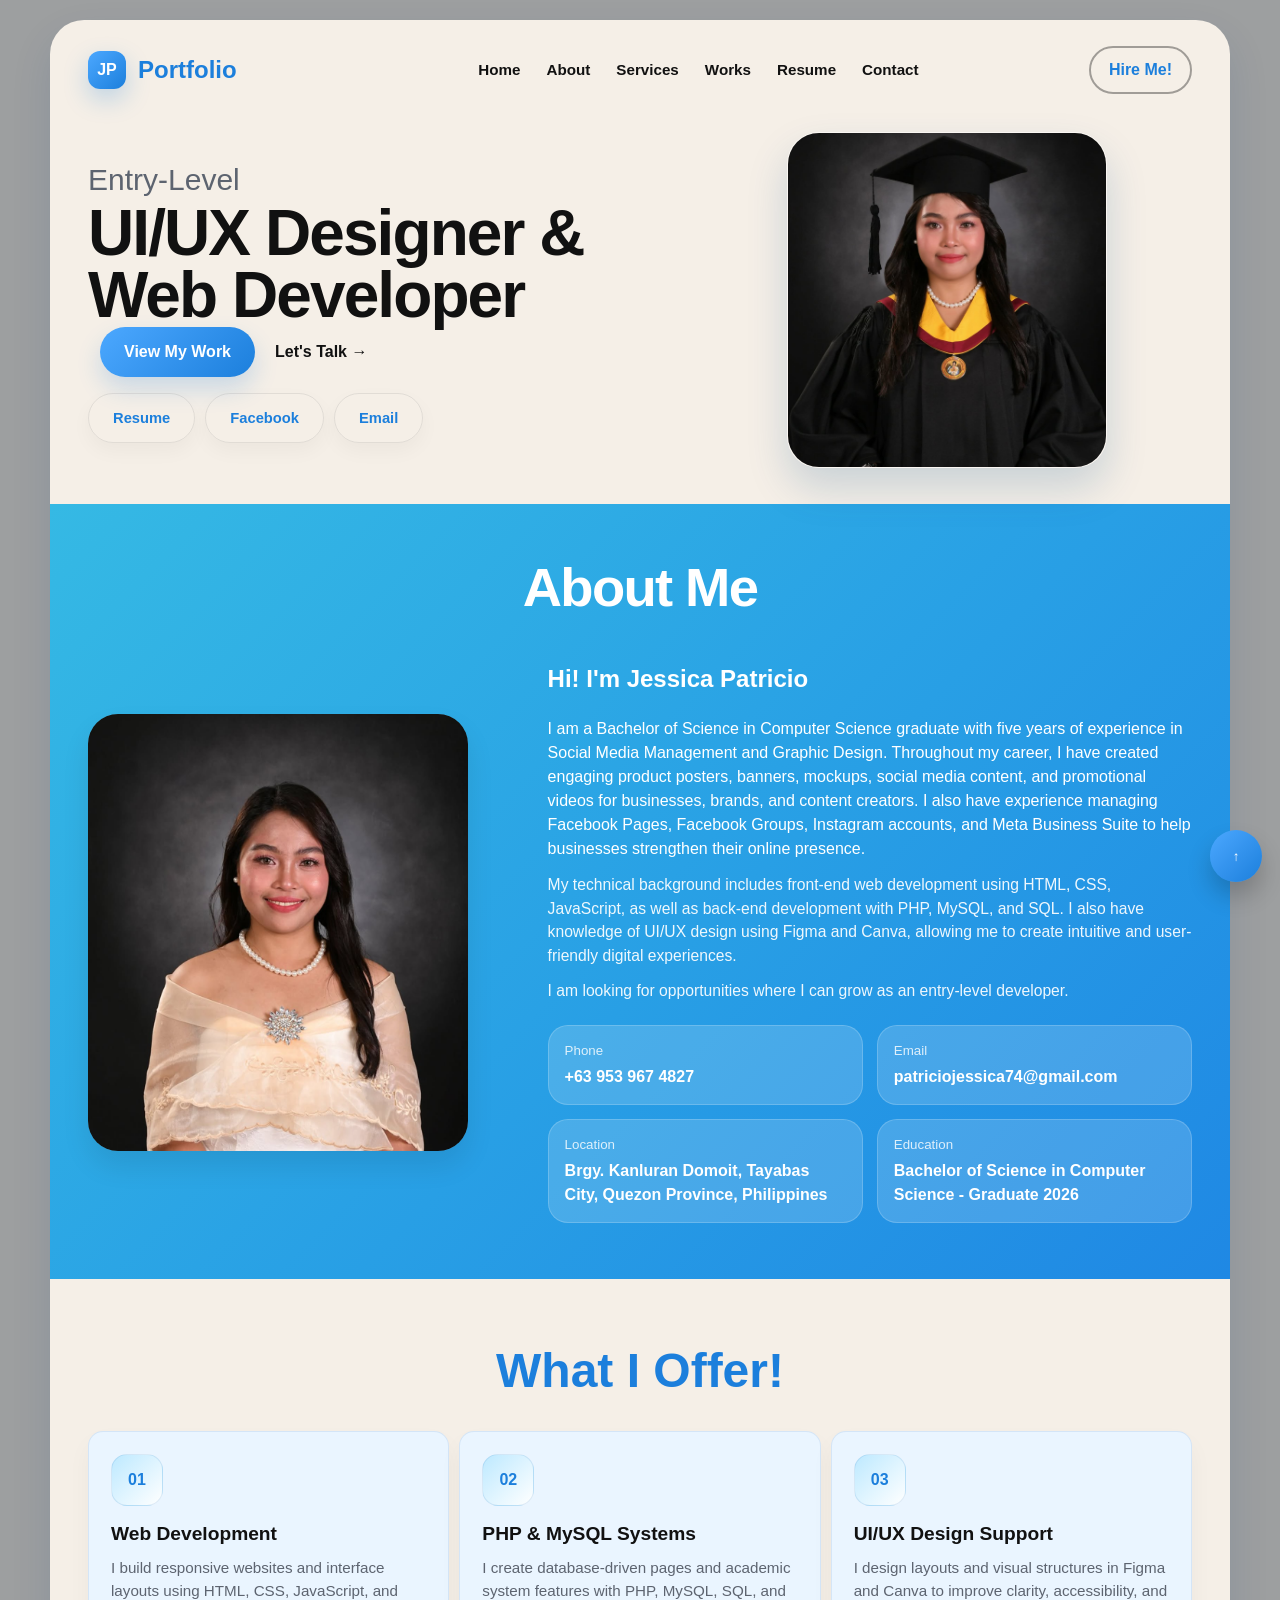
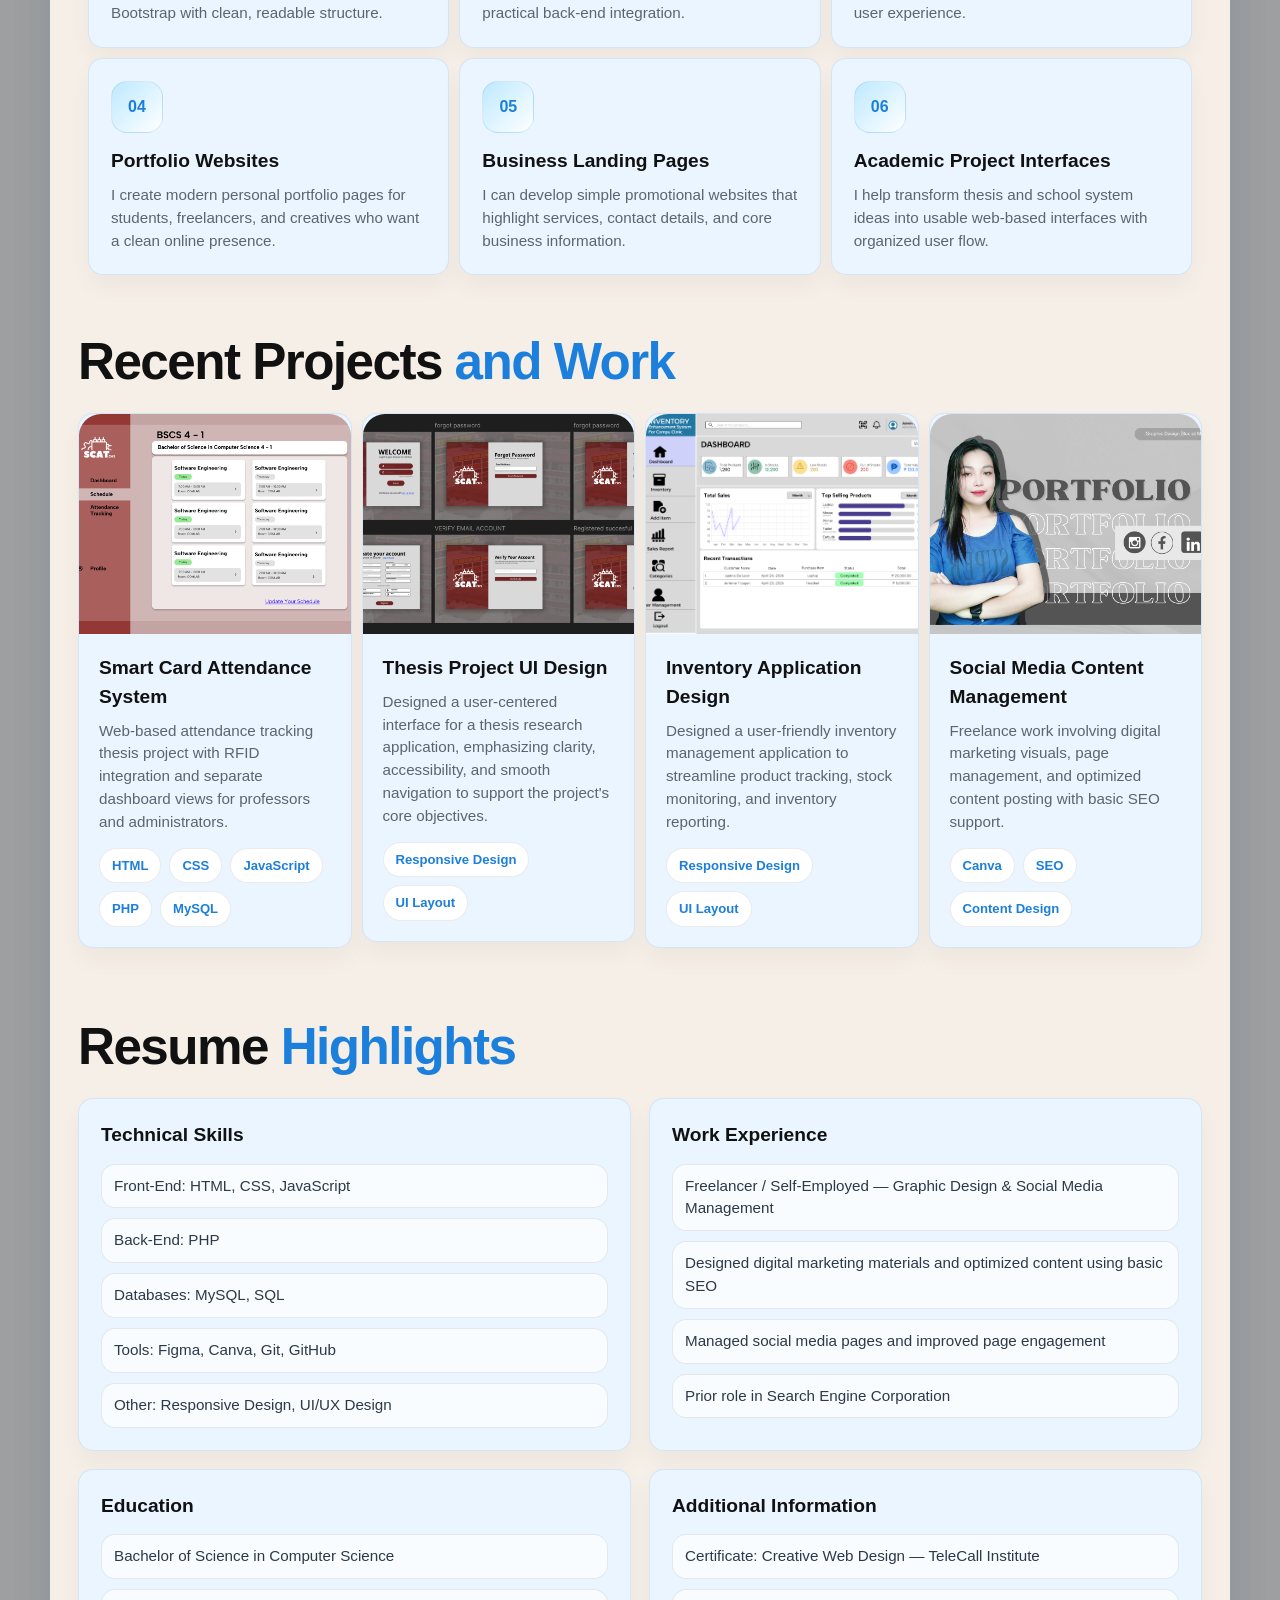
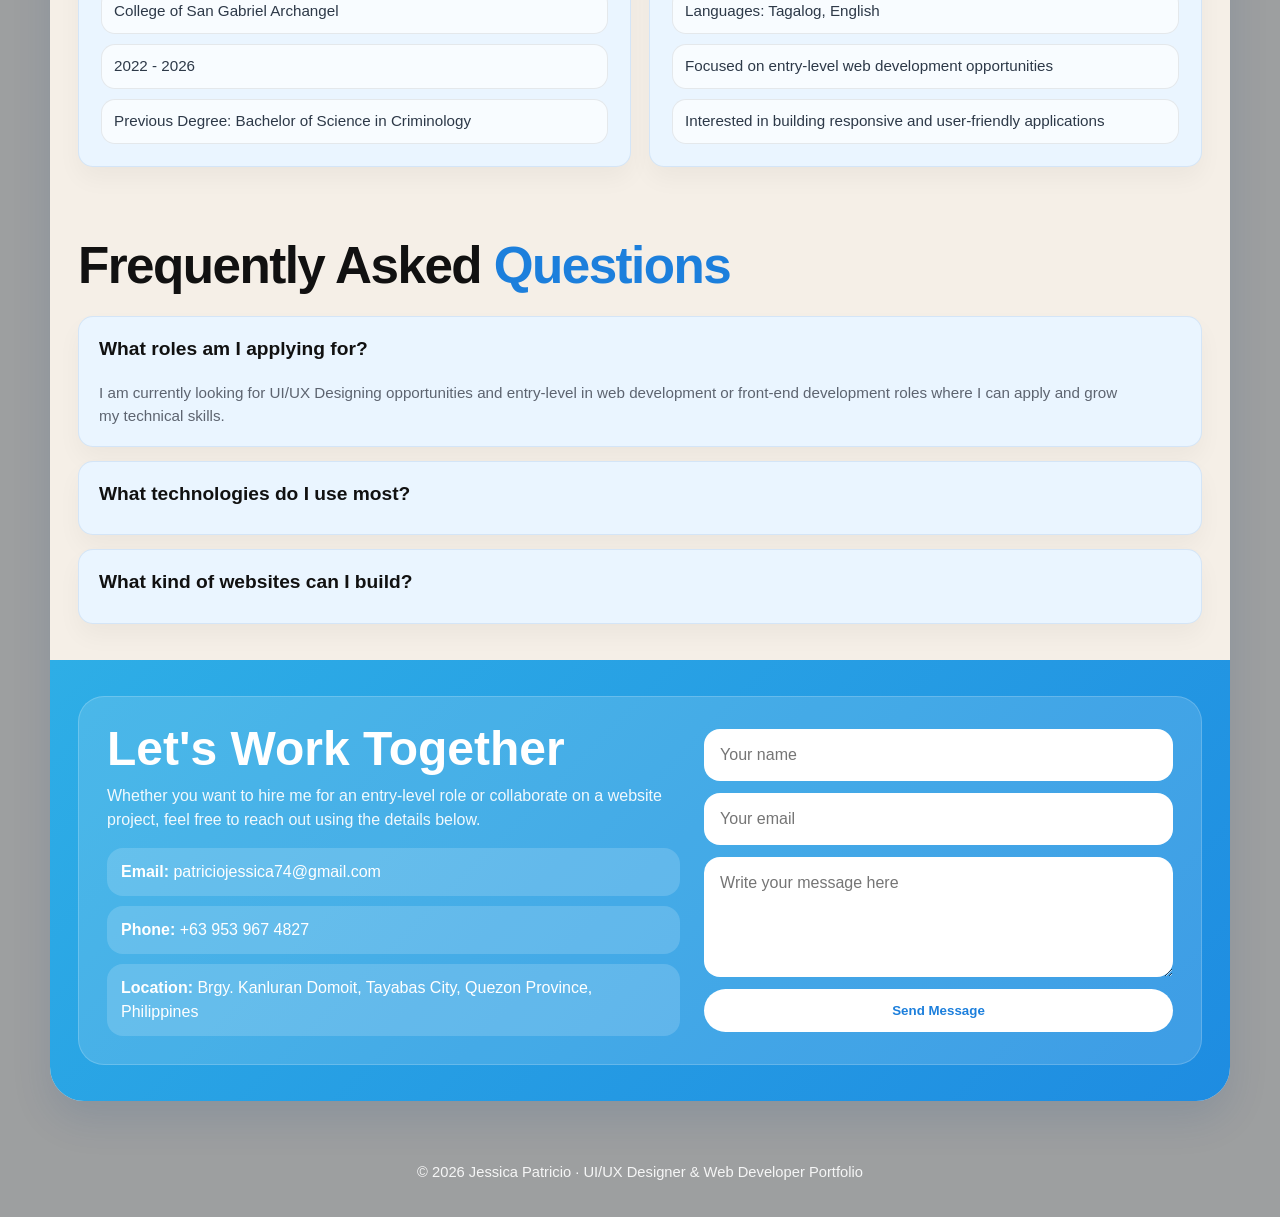
==== commit b99a4bcd: "Update index.html" ====
--- a/index.html
+++ b/index.html
@@ -188,10 +188,10 @@
                             <img src="img/ui.png" alt=" Responsive Academic Web Pages">
                         </div>
                         <div class="project-copy">
-                            <h3>Responsive Academic Web Pages</h3>
+                            <h3> Thesis Project UI Design</h3>
                             <p>
-                                Course-related web pages and interfaces developed using modern front-end practices,
-                                responsive layout structure, and clean navigation.
+                                Designed a user-centered interface for a thesis research application, emphasizing 
+                                clarity, accessibility, and smooth navigation to support the project's core objectives.
                             </p>
                             <div class="tags">
                                 <span class="tag">Responsive Design</span>
@@ -255,8 +255,8 @@
                 <article class="resume-card">
                     <h3>Technical Skills</h3>
                     <ul class="resume-list">
-                        <li>Front-End: HTML, CSS, JavaScript, Bootstrap</li>
-                        <li>Back-End: PHP, .NET</li>
+                        <li>Front-End: HTML, CSS, JavaScript </li>
+                        <li>Back-End: PHP </li>
                         <li>Databases: MySQL, SQL</li>
                         <li>Tools: Figma, Canva, Git, GitHub</li>
                         <li>Other: Responsive Design, UI/UX Design</li>
@@ -307,9 +307,8 @@
                     <div class="faq-top">
                         <h3 class="faq-q">What roles am I applying for?</h3>
                     </div>
-                    <div class="faq-a">I am currently looking for entry-level opportunities in web development,
-                        front-end development, and junior programming roles where I can apply and grow my technical
-                        skills.</div>
+                    <div class="faq-a">I am currently looking for UI/UX Designing opportunities and entry-level in web development or
+                        front-end development roles where I can apply and grow my technical skills.</div>
                 </article>
 
                 <article class="faq-item">
@@ -360,7 +359,7 @@
     </div>
 
     <footer>
-        © 2026 Jessica Patricio · Entry-Level Web Developer Portfolio
+        © 2026 Jessica Patricio · UI/UX Designer & Web Developer Portfolio
     </footer>
 
     <button class="top-preview" id="toTop" aria-label="Back to top">↑</button>
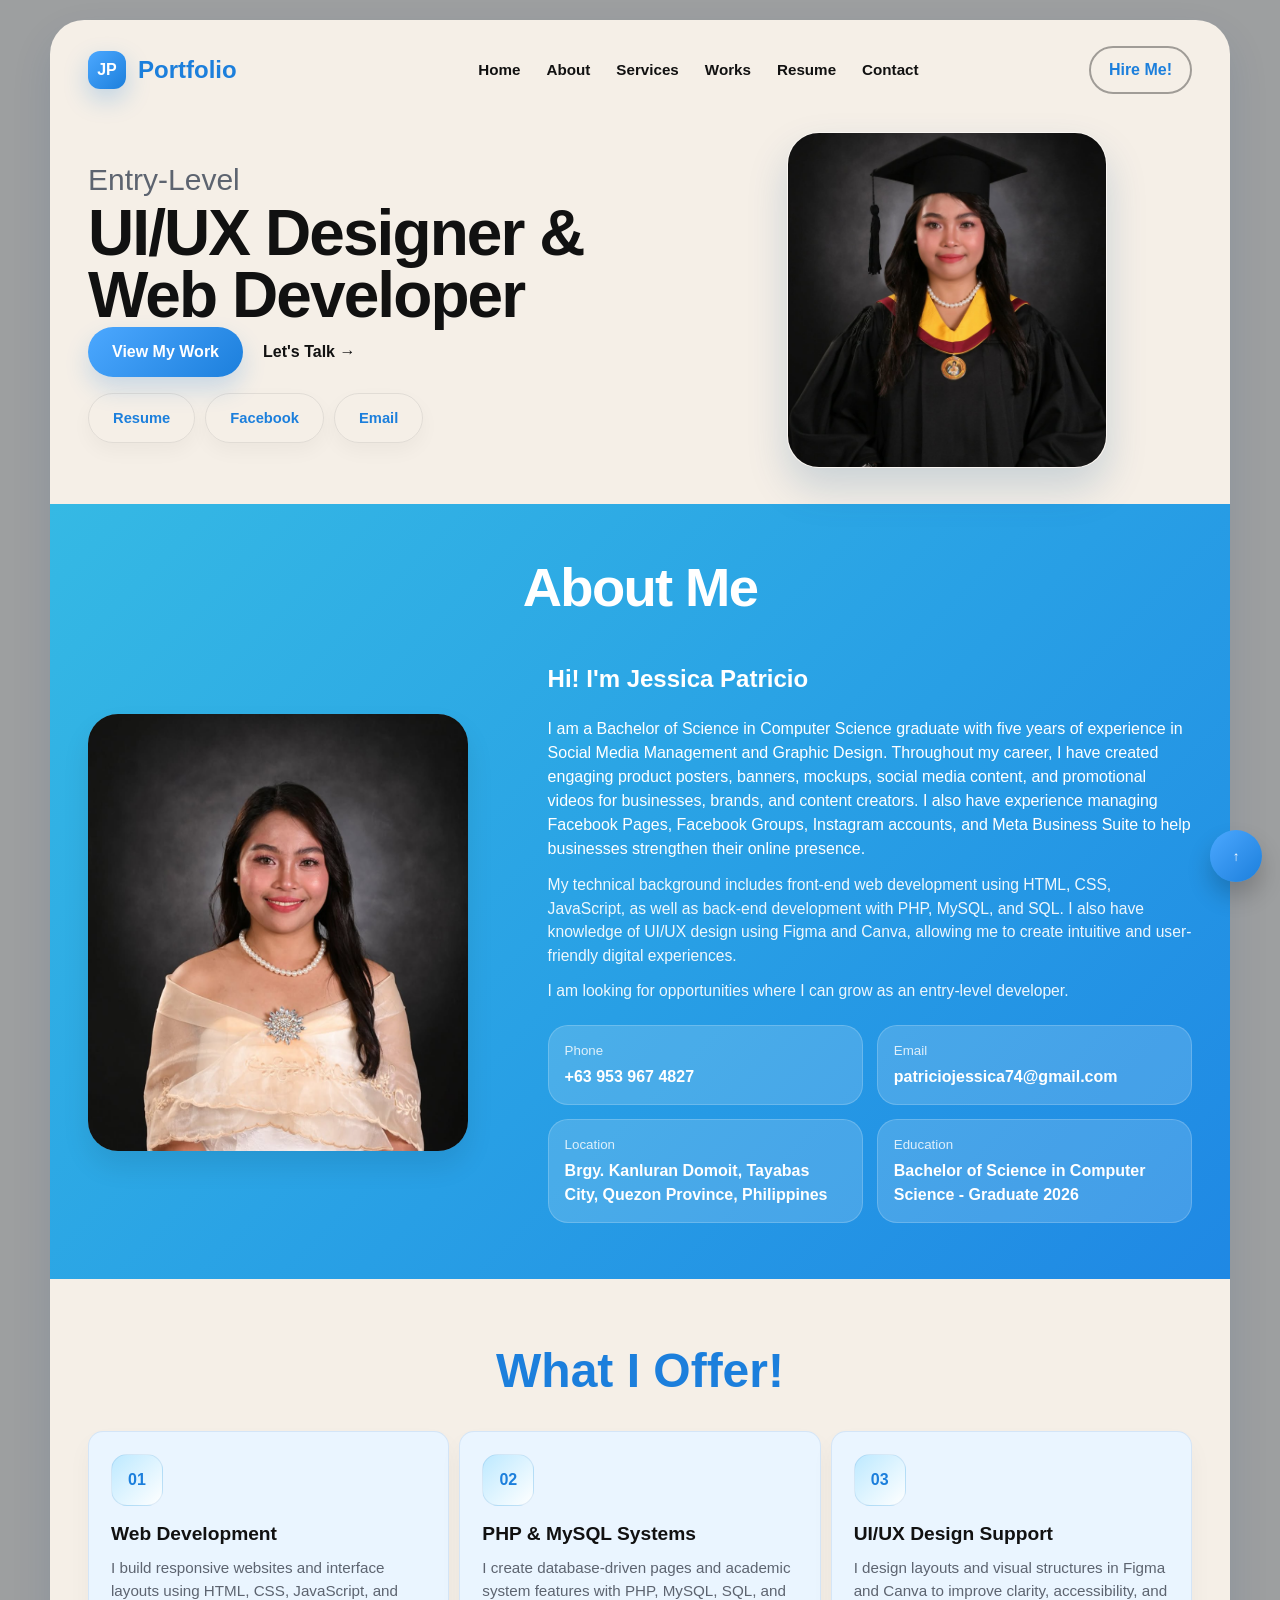
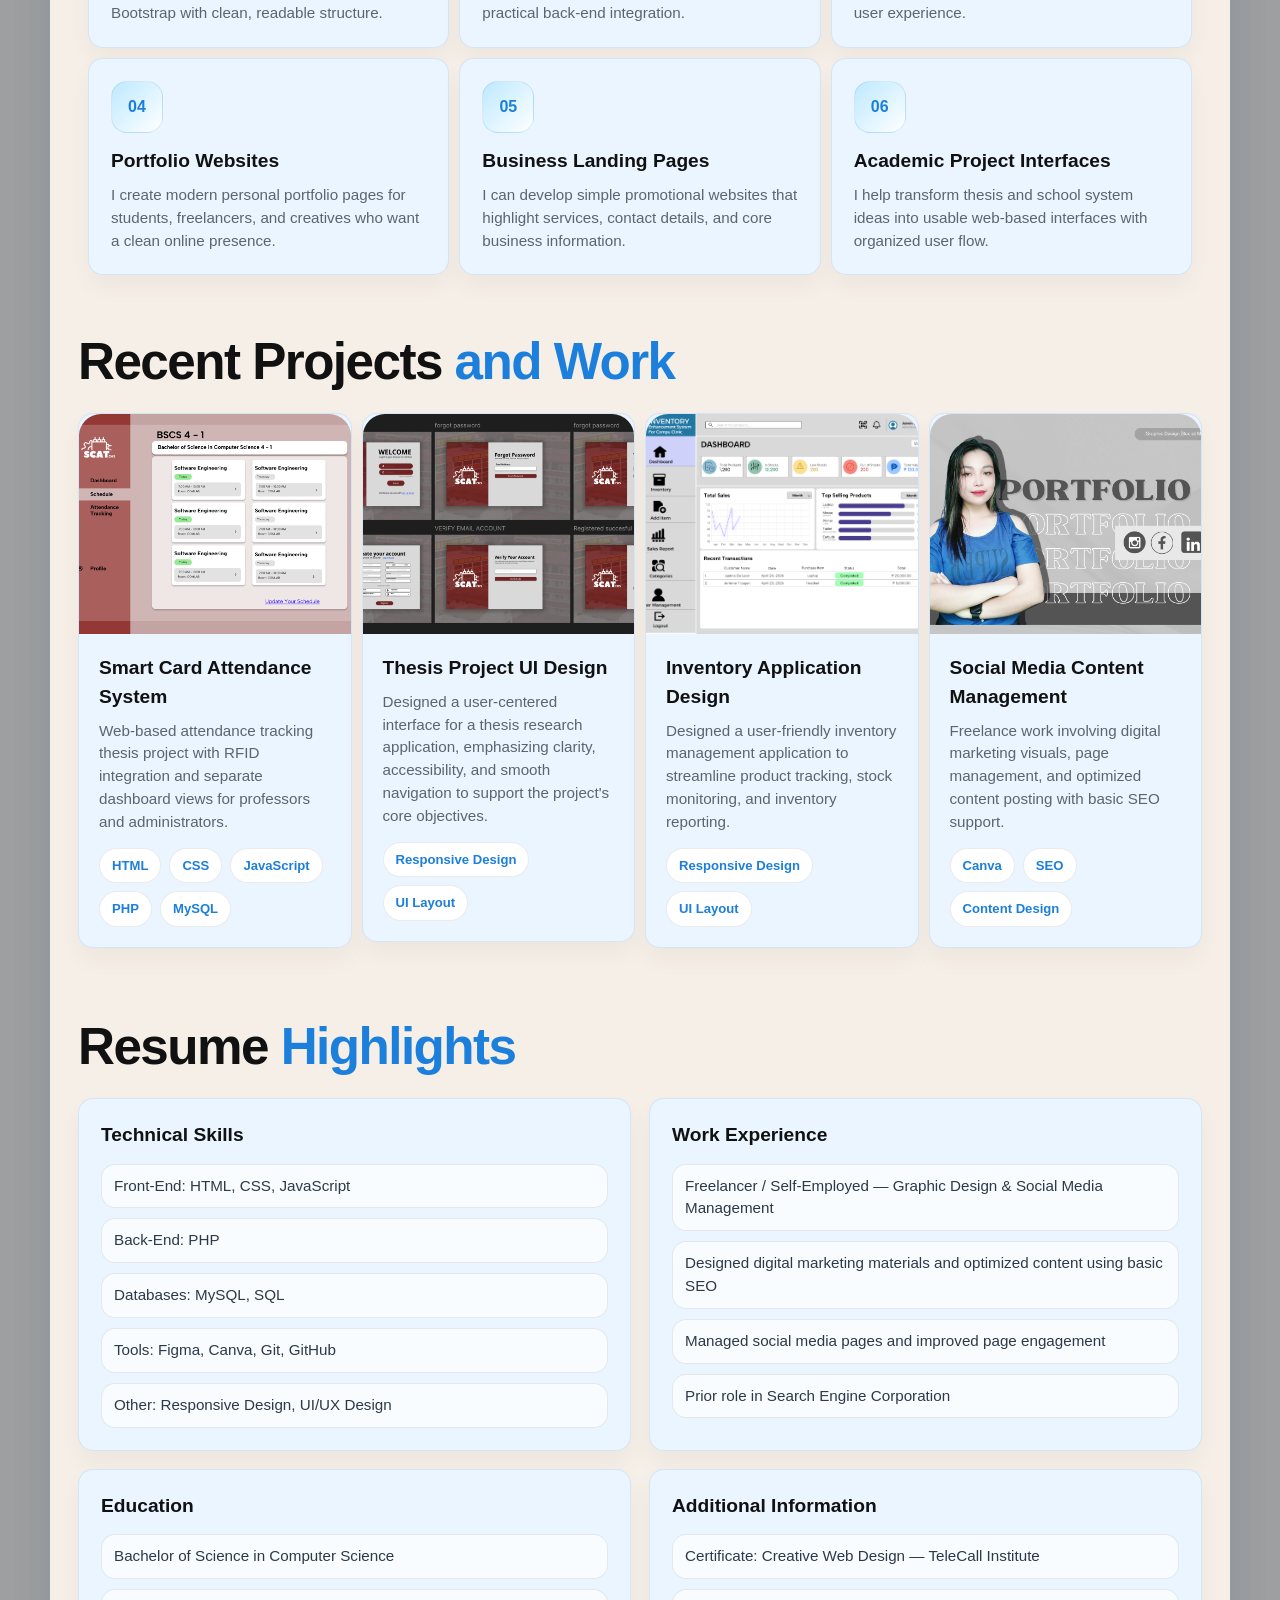
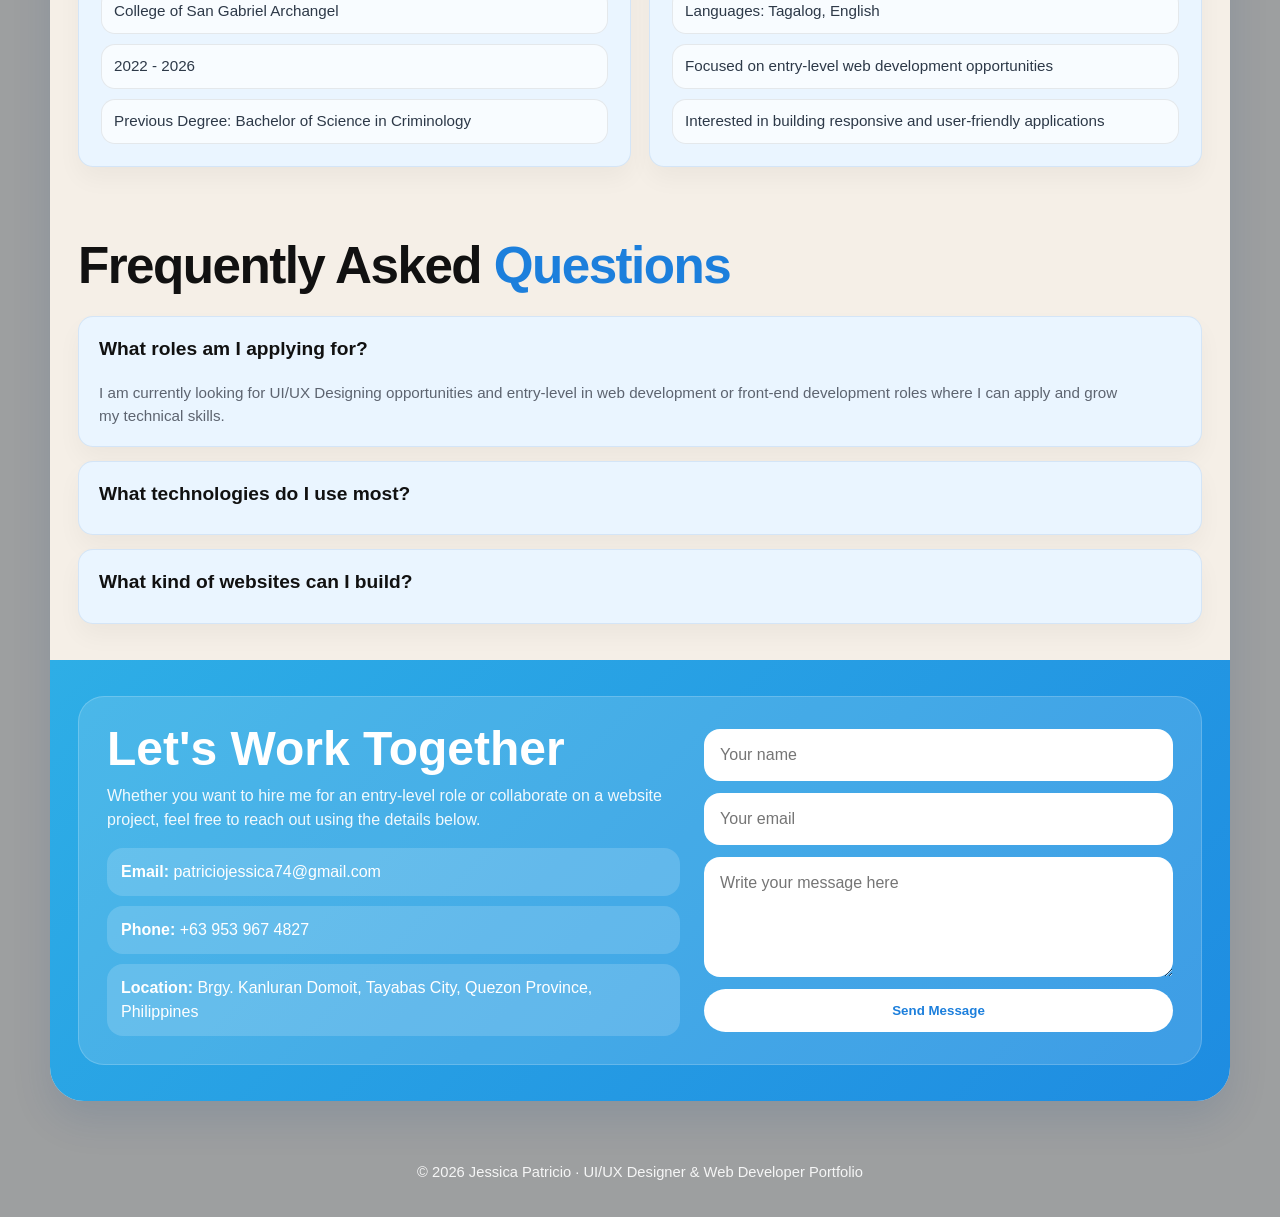
==== commit 1f984325: "Update index.html" ====
--- a/index.html
+++ b/index.html
@@ -38,7 +38,8 @@
                 </h2>
                 
                 <div class="hero-actions">
-                    <br><a class="cta" href="#works">View My Work</a>
+                    
+                    <a class="cta" href="#works">View My Work</a>
                     <a class="ghost-btn" href="#contact">Let's Talk →</a>
                 </div>
                 <div class="socials">
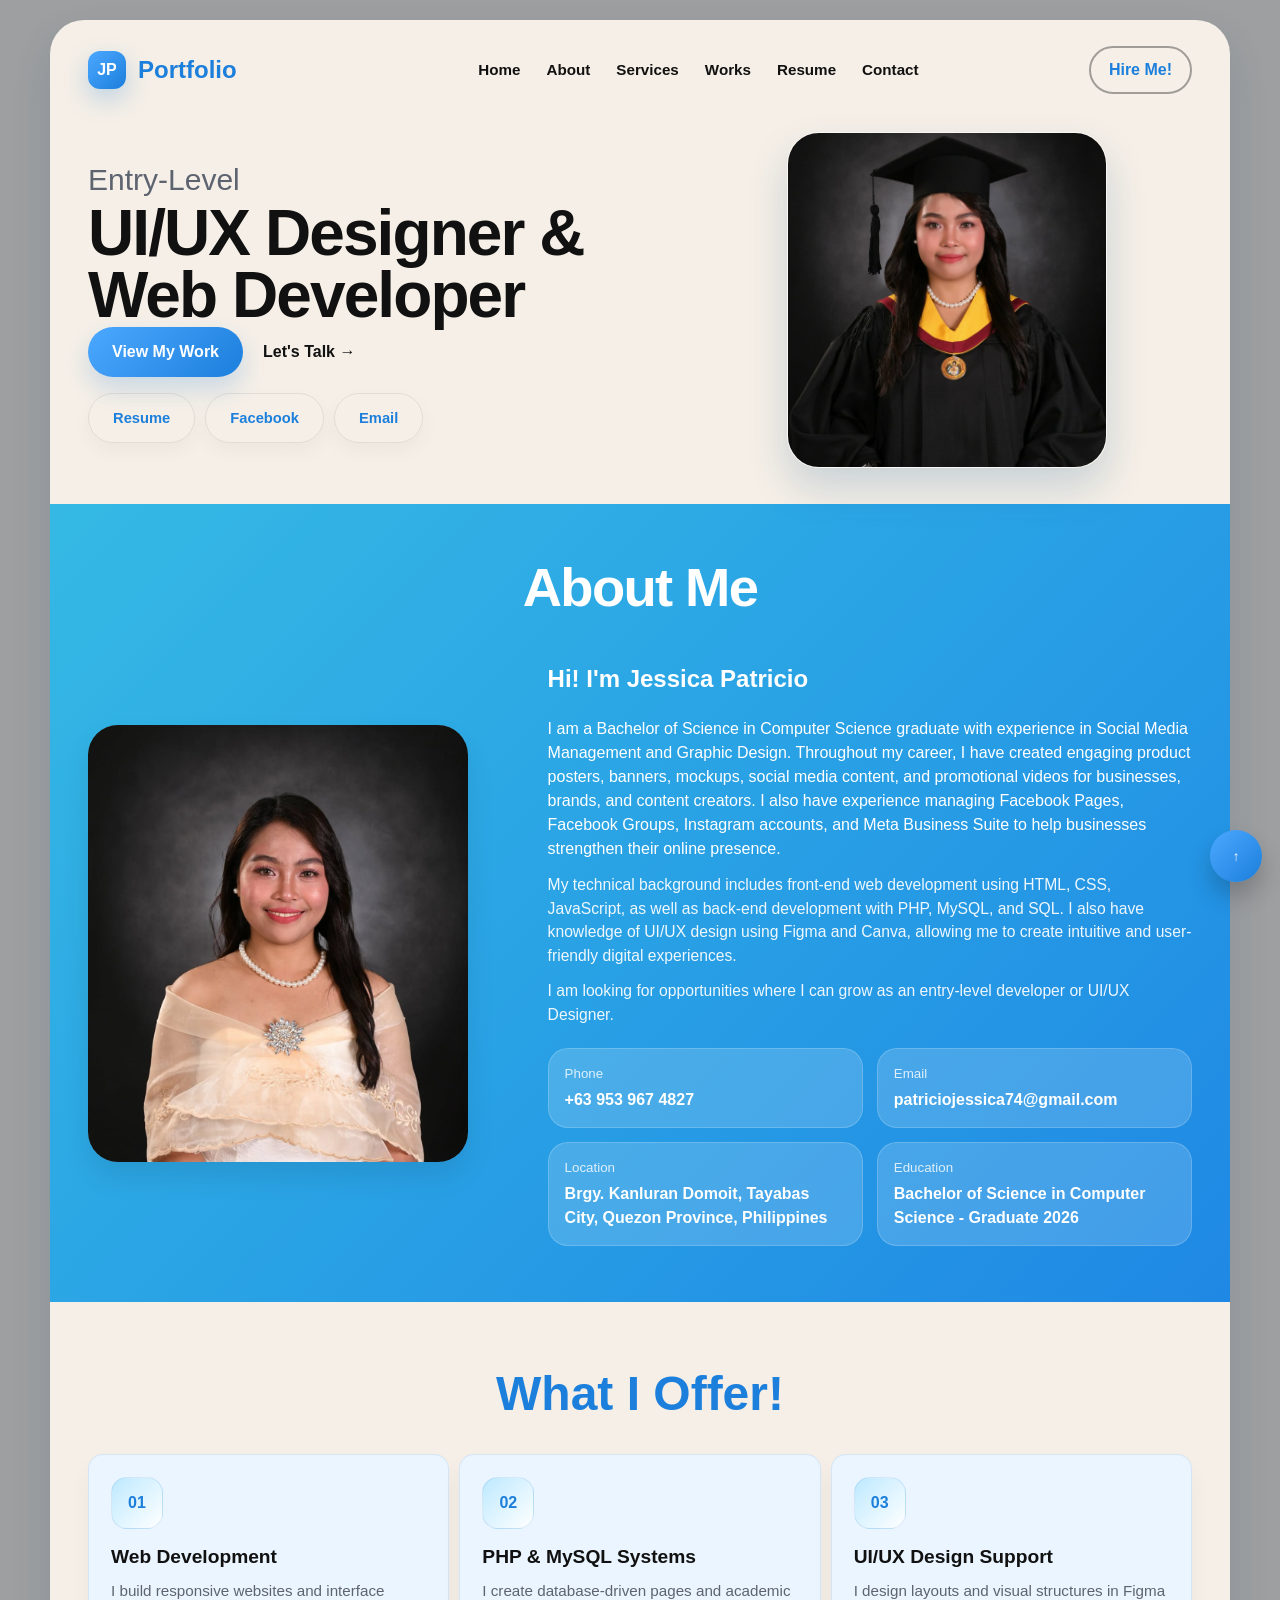
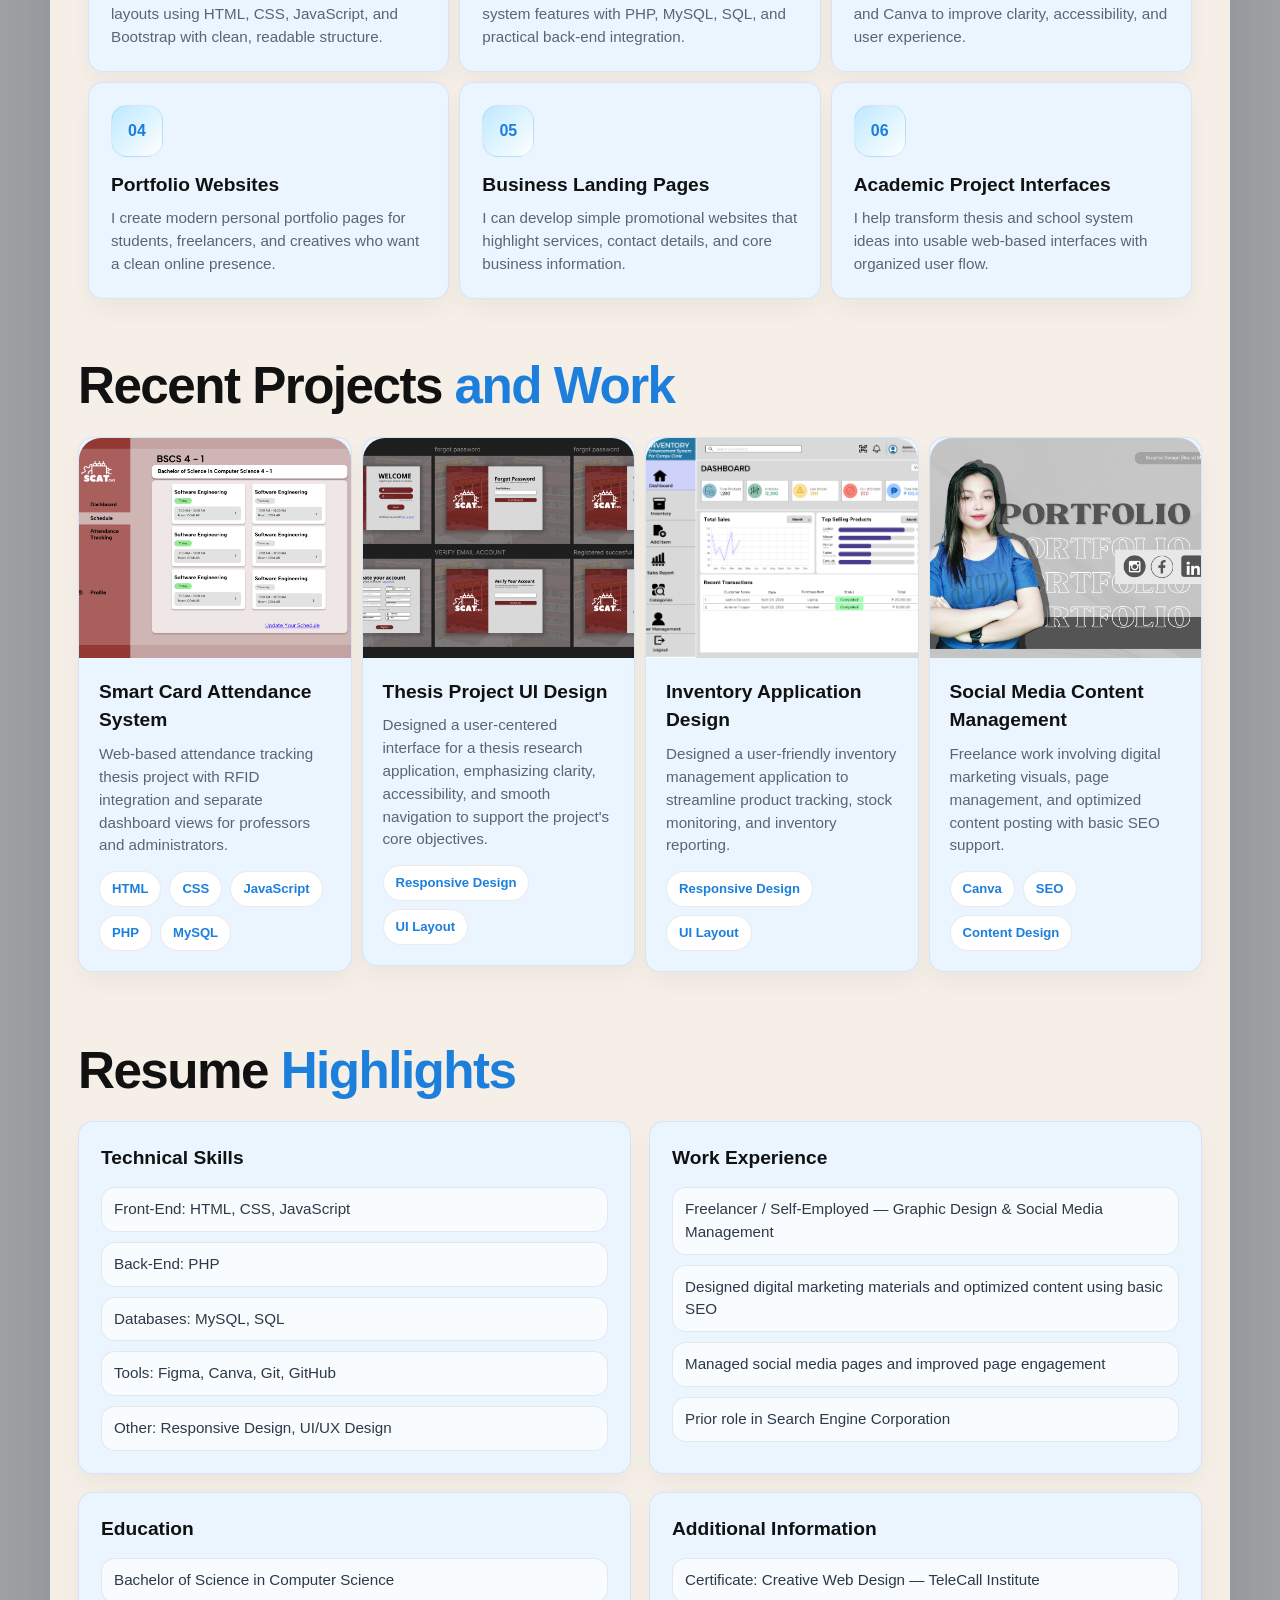
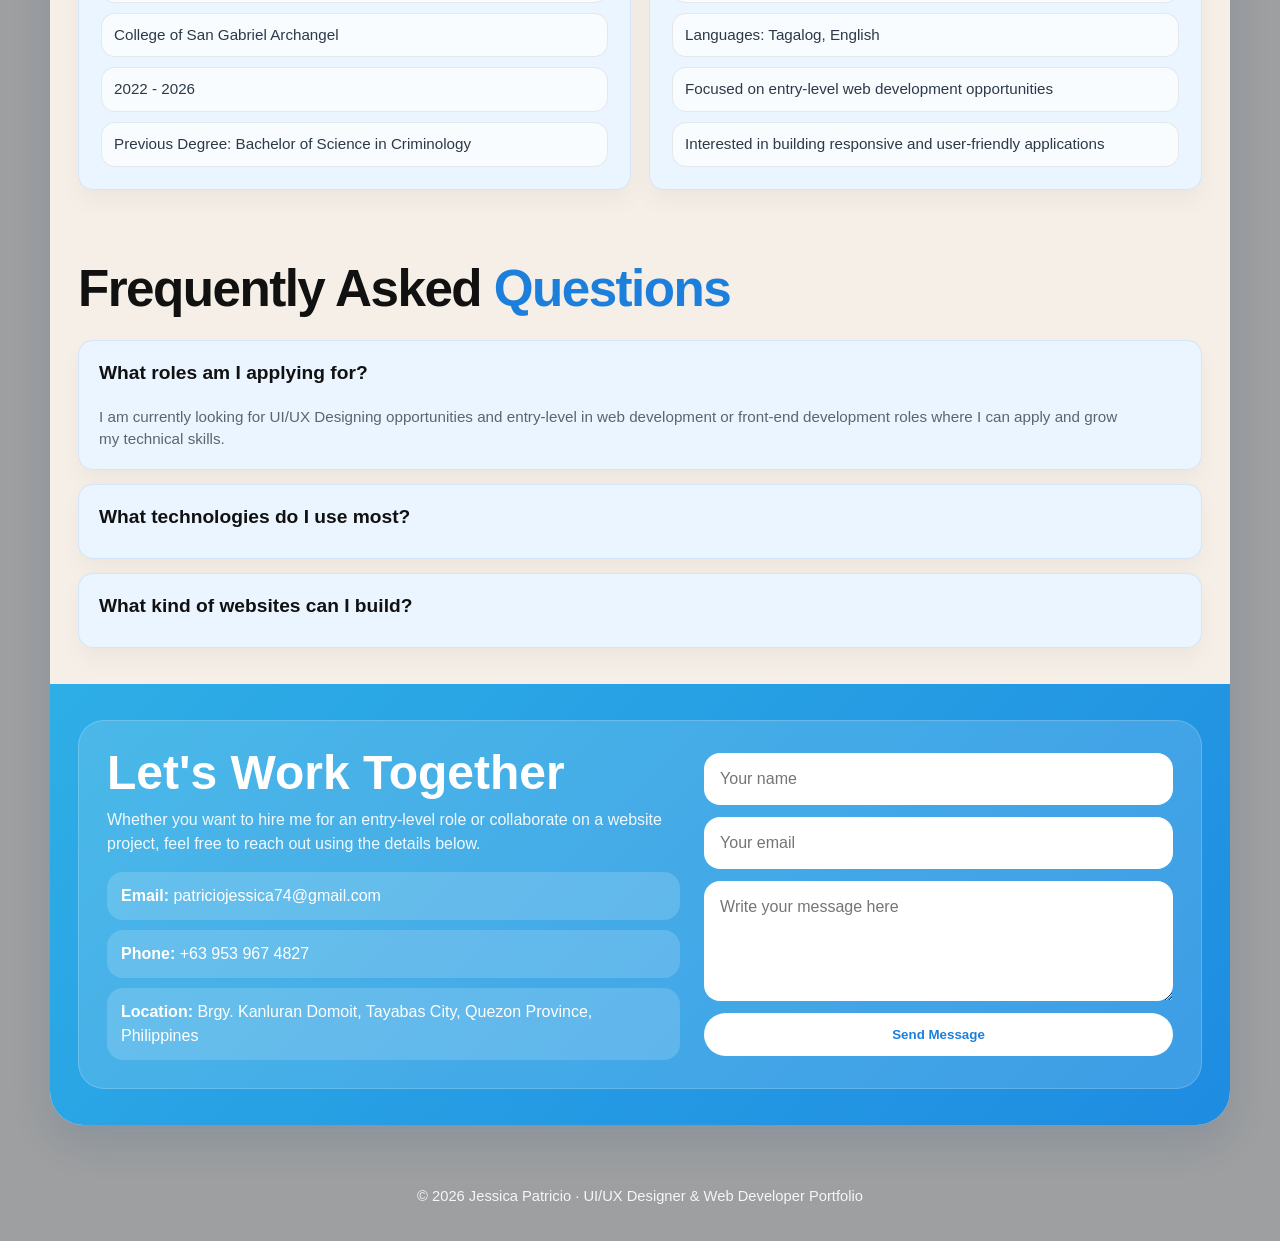
==== commit 3475570f: "Update index.html" ====
--- a/index.html
+++ b/index.html
@@ -66,7 +66,7 @@
                 <div class="about-copy">
                     <p>
                     <h1>Hi! I'm Jessica Patricio</h1>
-                       I am a Bachelor of Science in Computer Science graduate with five years of experience in 
+                       I am a Bachelor of Science in Computer Science graduate with experience in 
                        Social Media Management and Graphic Design. Throughout my career, I have created engaging 
                        product posters, banners, mockups, social media content, and promotional videos for businesses, 
                        brands, and content creators. I also have experience managing Facebook Pages, Facebook Groups, 
@@ -78,7 +78,7 @@
                        Figma and Canva, allowing me to create intuitive and user-friendly digital experiences.
                     </p>
                     <p>
-                        I am looking for opportunities where I can grow as an entry-level developer.
+                        I am looking for opportunities where I can grow as an entry-level developer or UI/UX Designer.
                     </p>
 
                     <div class="info-grid">
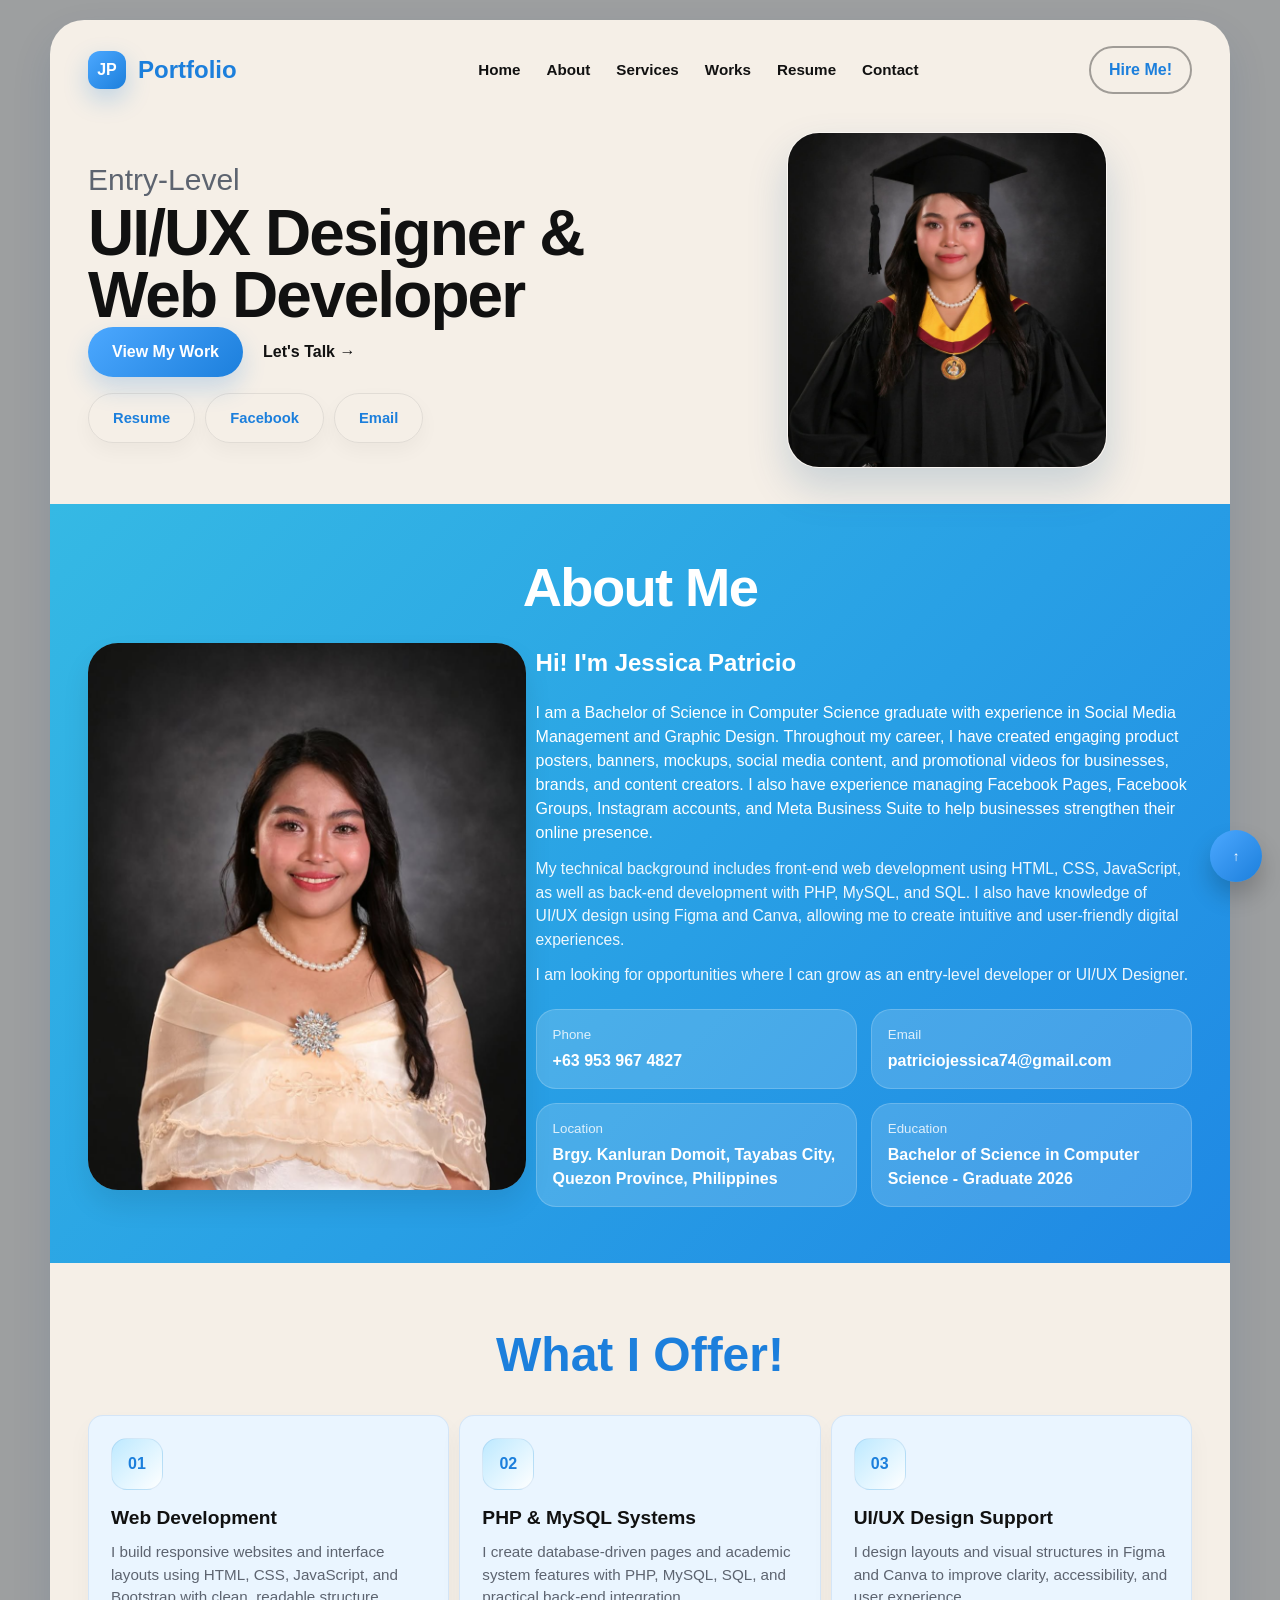
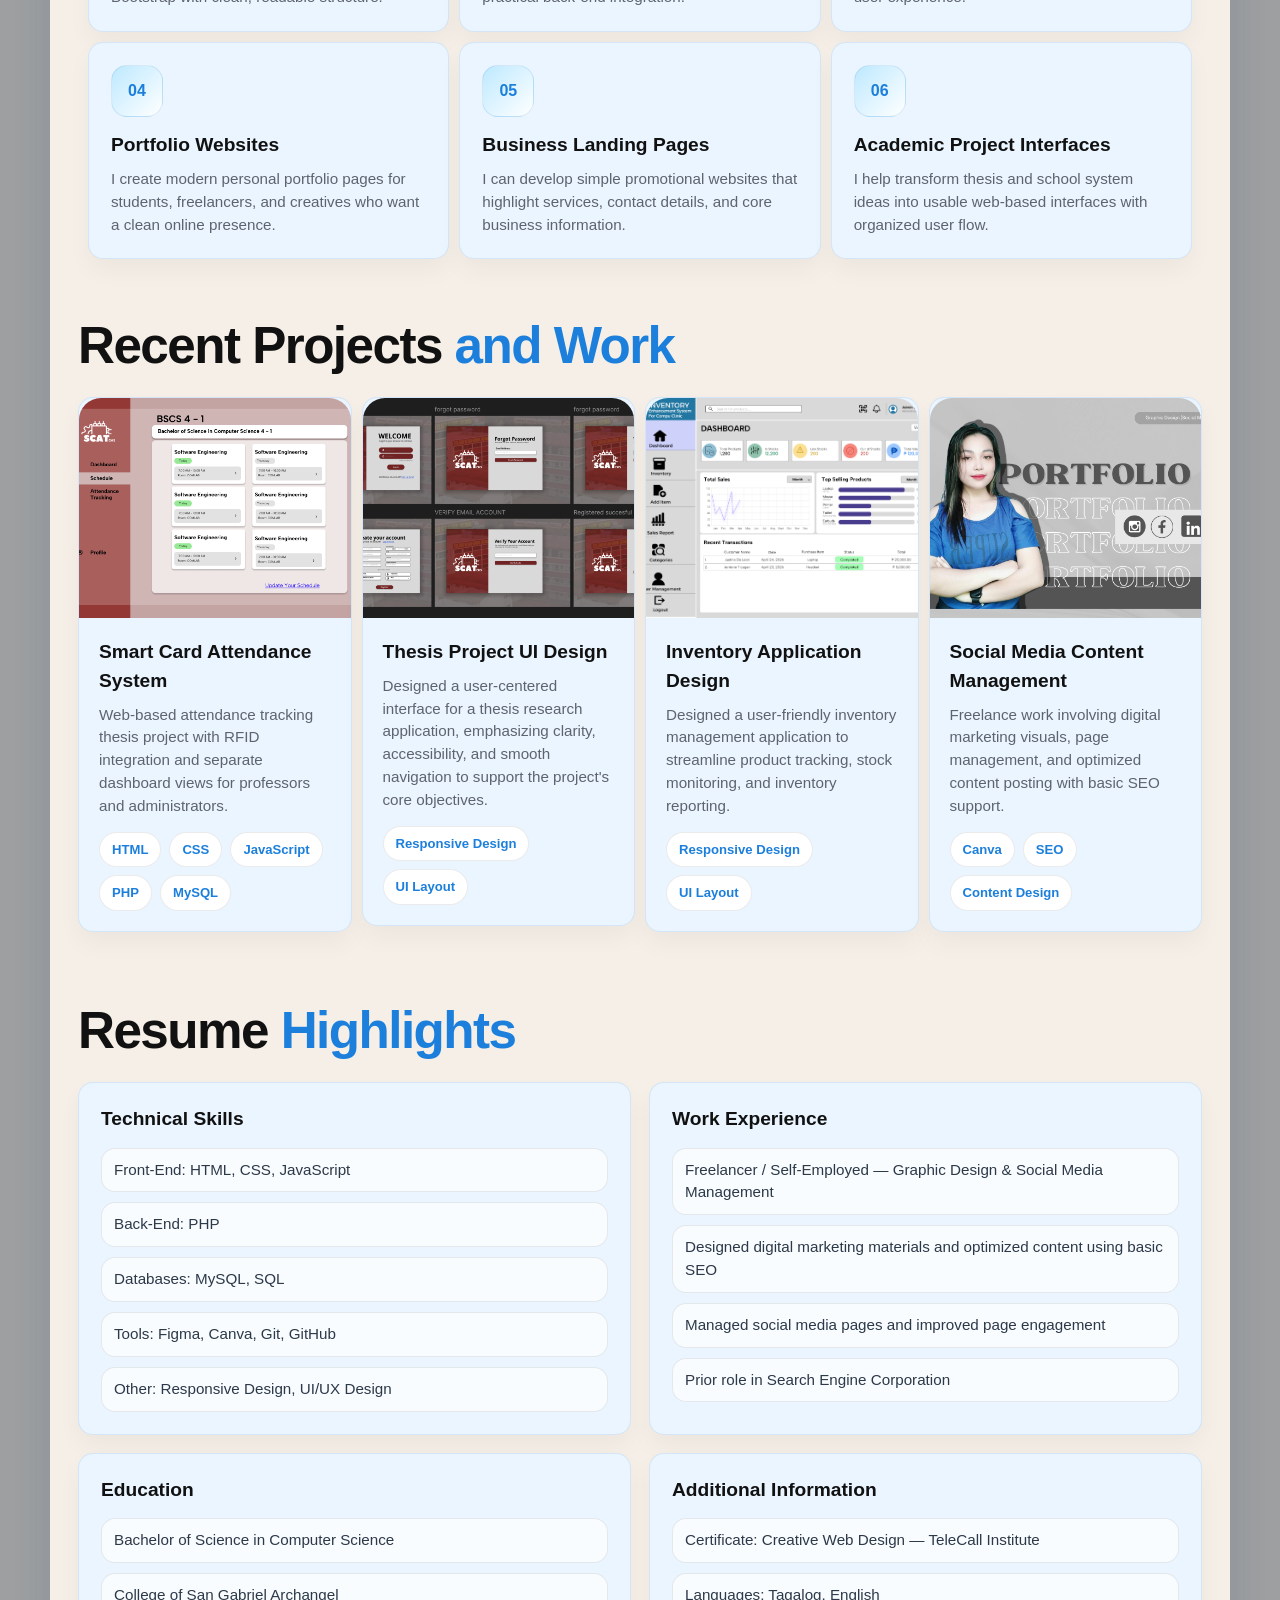
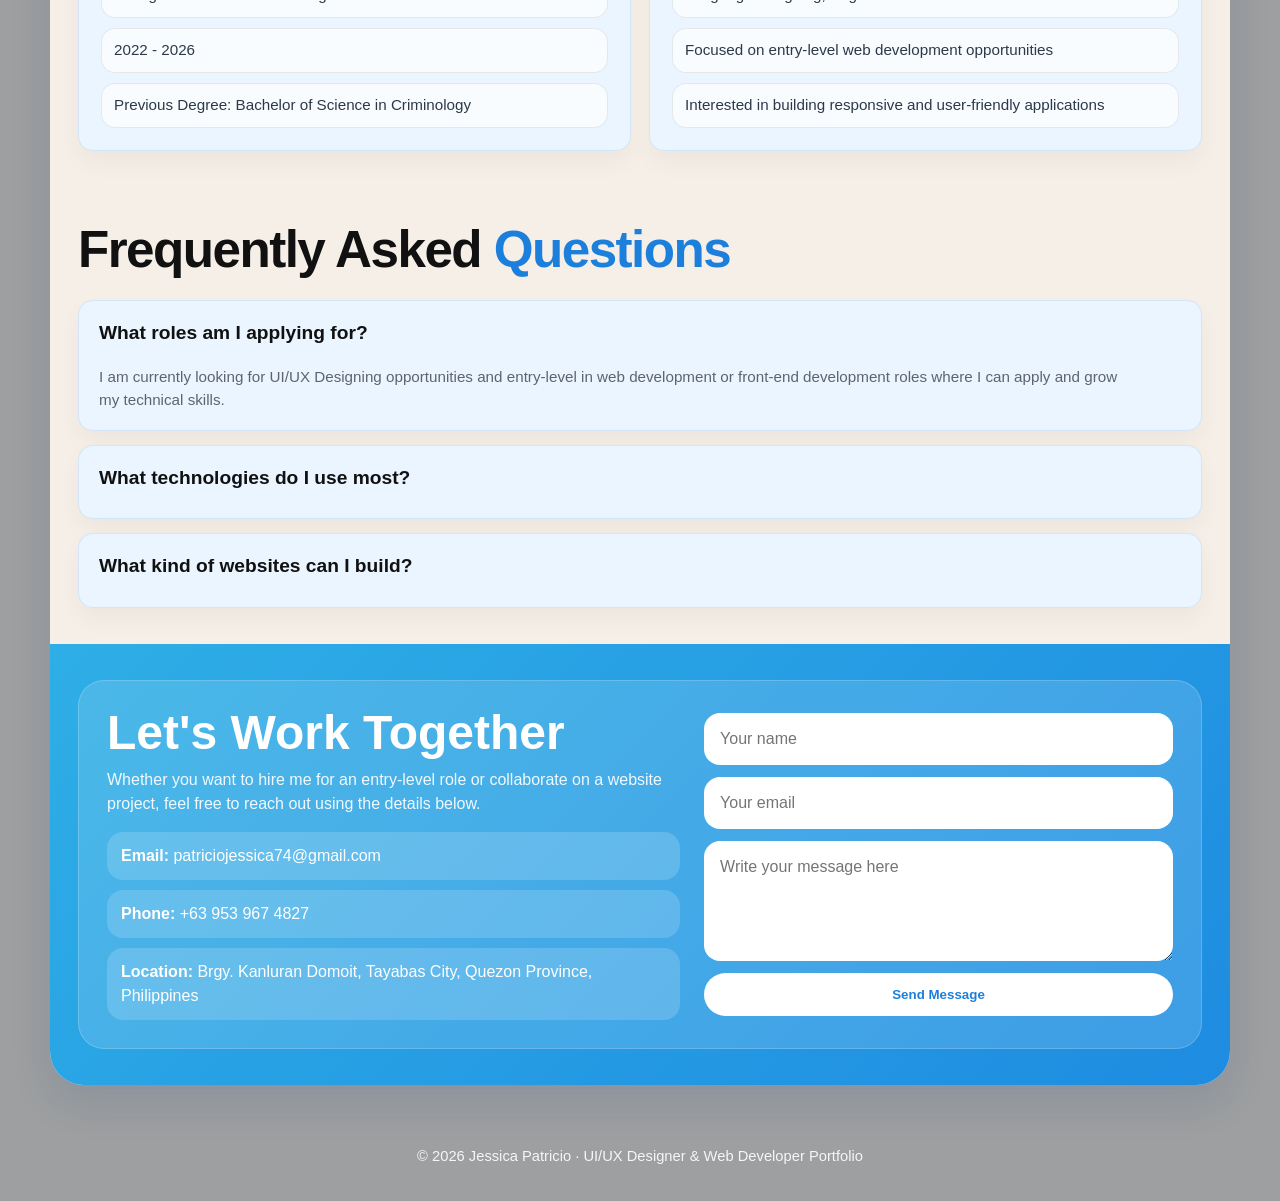
==== commit d669f12a: "Update index.html" ====
--- a/index.html
+++ b/index.html
@@ -57,7 +57,7 @@
         </section>
 
         <section class="section-blue" id="about">
-            <h2 class="section-title">About Me</h2>
+            <h2 class="section-title"> About Me</h2>
             <div class="about-grid">
                 <div class="about-photo">
                     <img src="img/IMAGE1.png" alt="Jessica Patricio portrait placeholder" />
--- a/style.css
+++ b/style.css
@@ -233,7 +233,7 @@
 .section-title {
     font-size: clamp(2rem, 4.8vw, 3.4rem);
     line-height: 1.02;
-    margin: 0 0 26px;
+    margin: 0 0 10px;
     letter-spacing: -0.03em;
     text-align: center;
 }
@@ -241,7 +241,7 @@
 .about-grid {
     display: grid;
     grid-template-columns: .8fr 1.2fr;
-    gap: 30px;
+    gap: 10px;
     align-items: center;
 }
 
@@ -250,17 +250,17 @@
     border-radius: 30px;
     overflow: hidden;
     box-shadow: 0 15px 28px rgba(0, 0, 0, .09);
-    max-width: 380px;
+    max-width: 450px;
 }
 
 .about-photo img {
-    aspect-ratio: 4 / 4.6;
+    aspect-ratio: 4 / 5.0;
     object-fit: cover;
     width: 100%;
 }
 
 .about-copy h3 {
-    margin: 0 0 12px;
+    margin: 0 0 10px;
     font-size: 2rem;
     line-height: 1;
 }
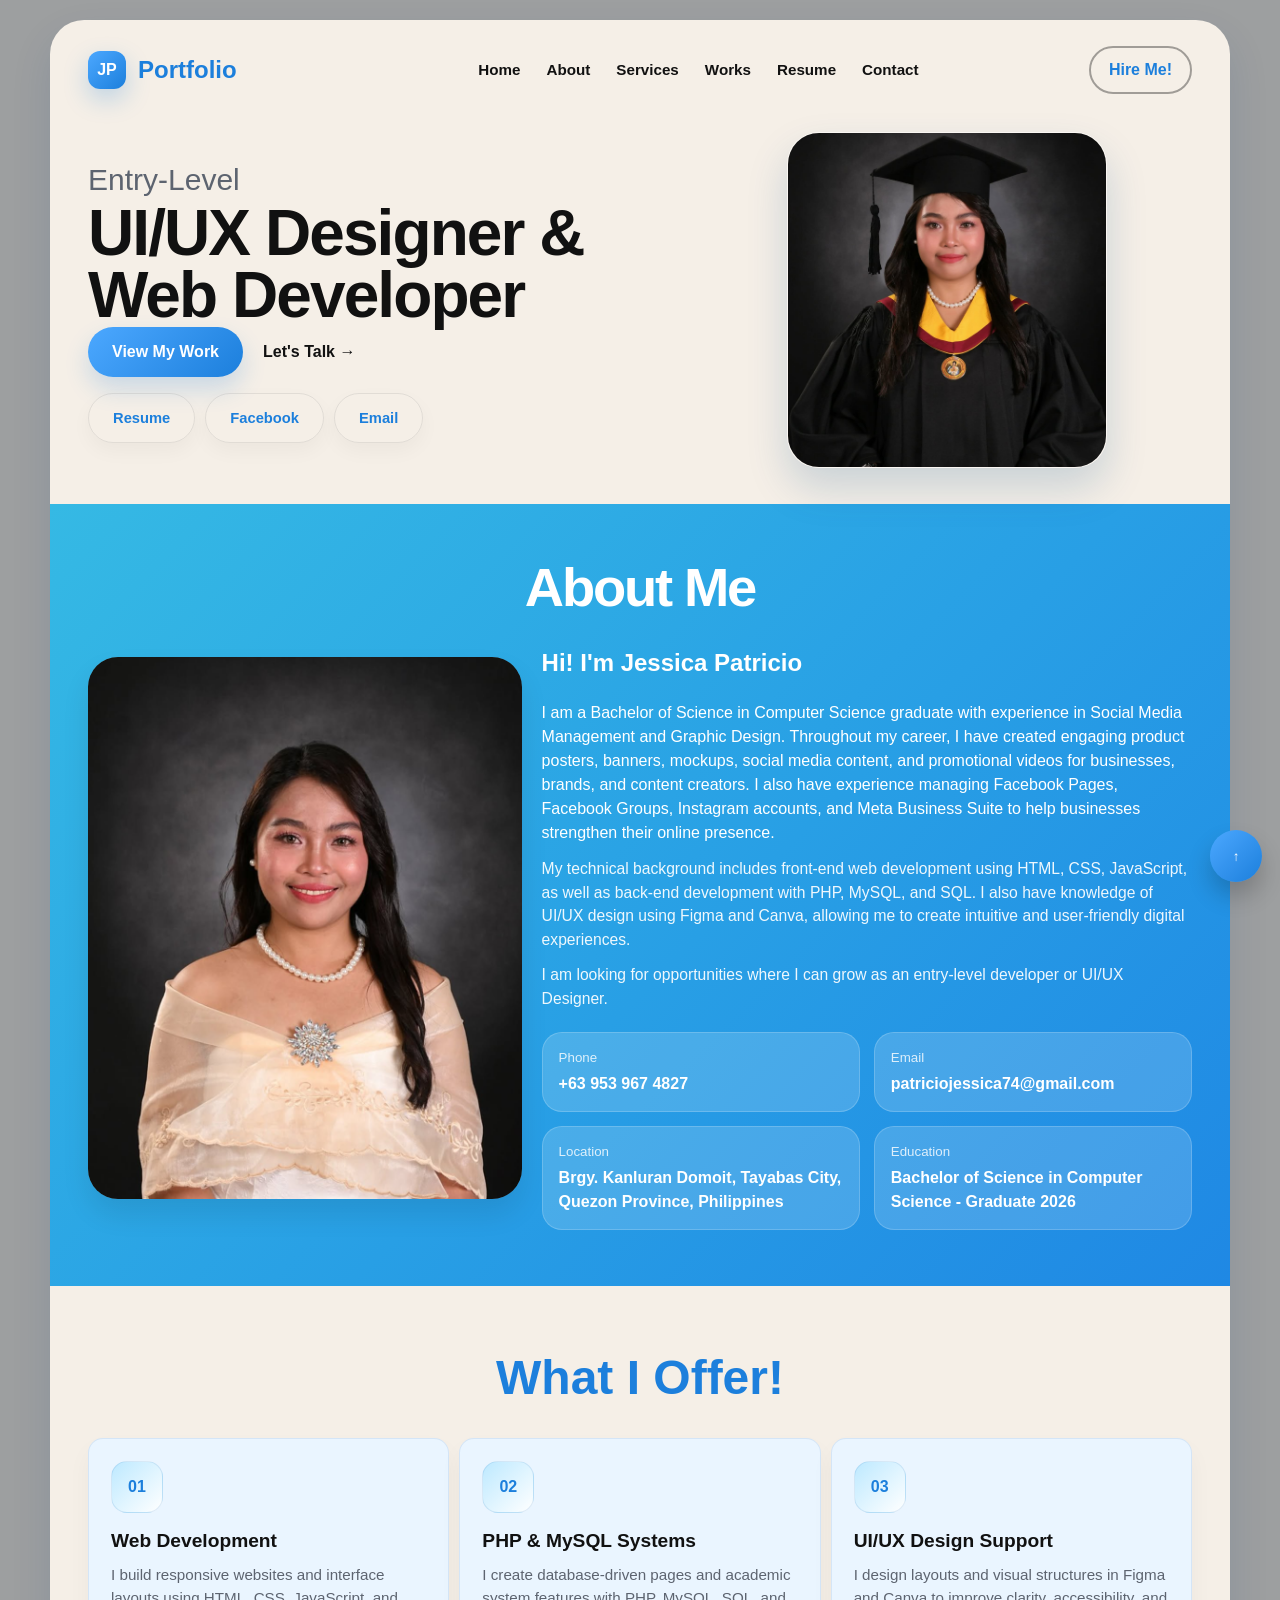
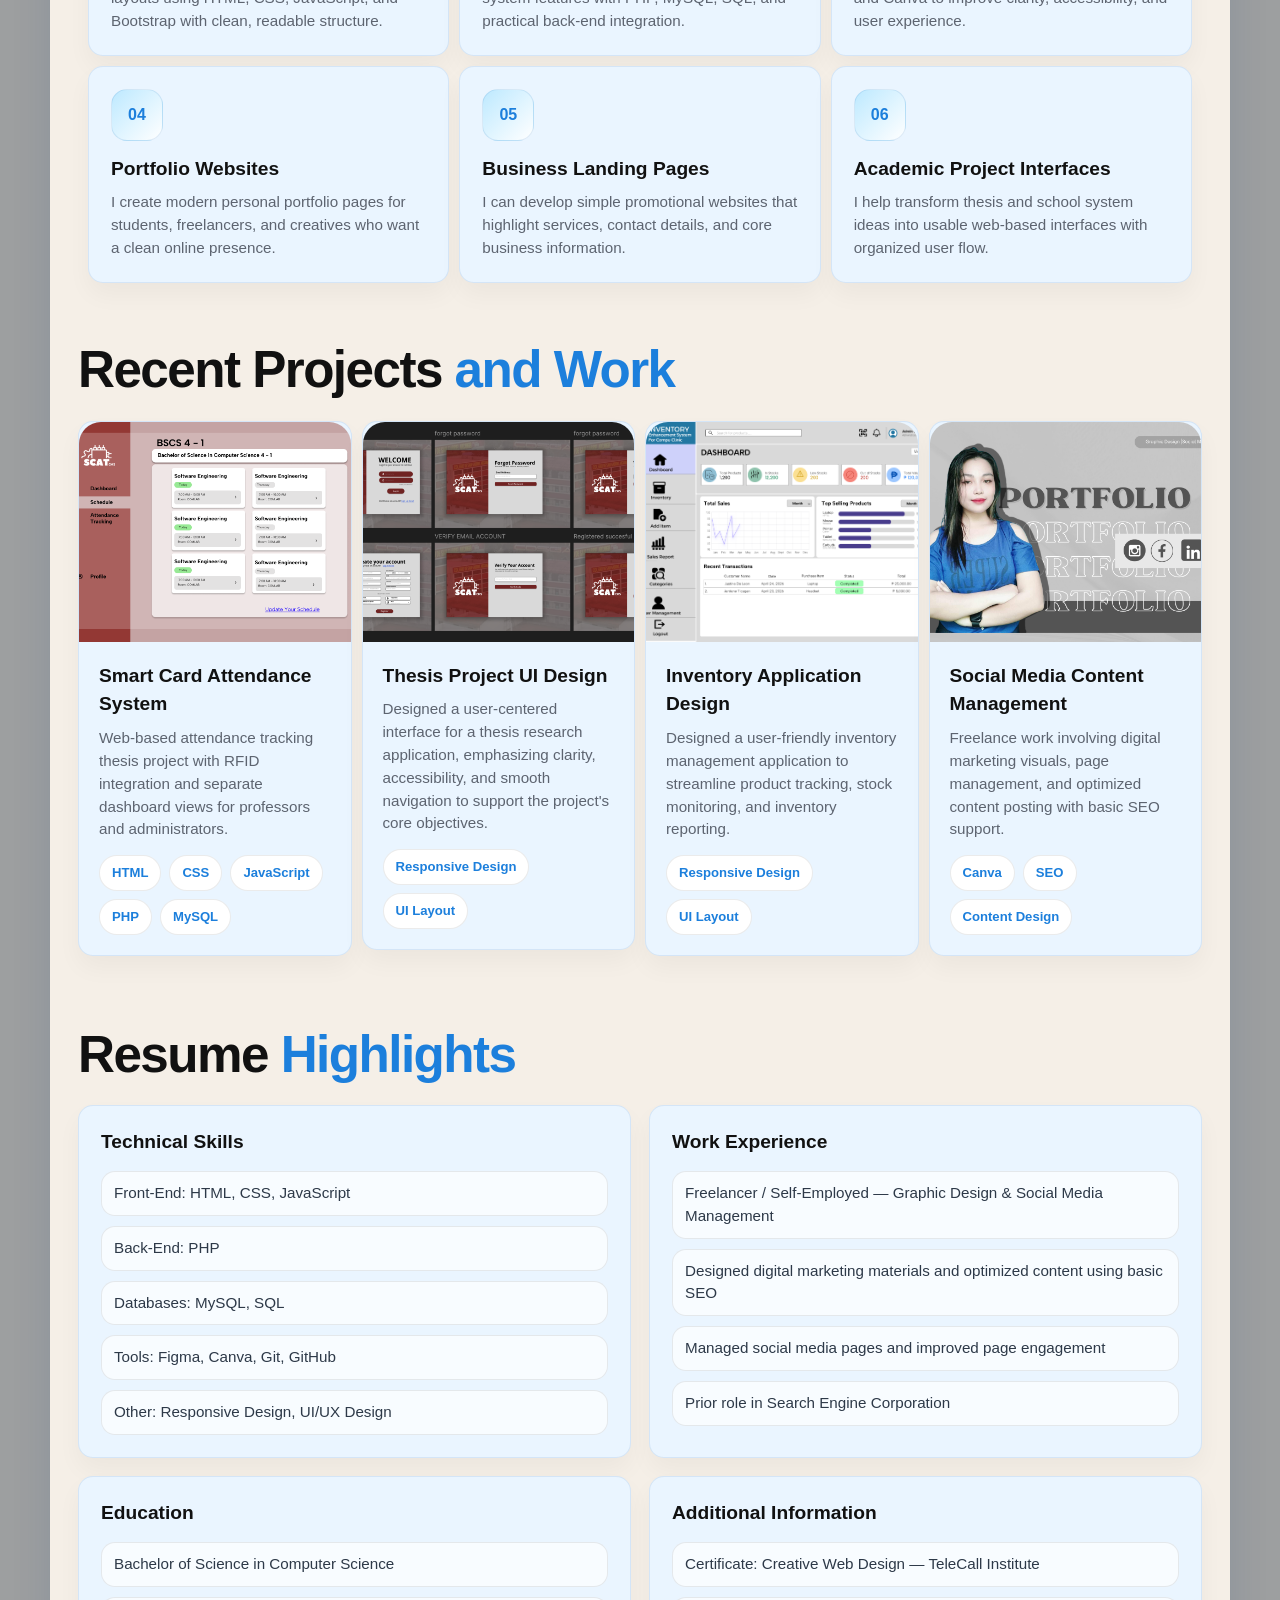
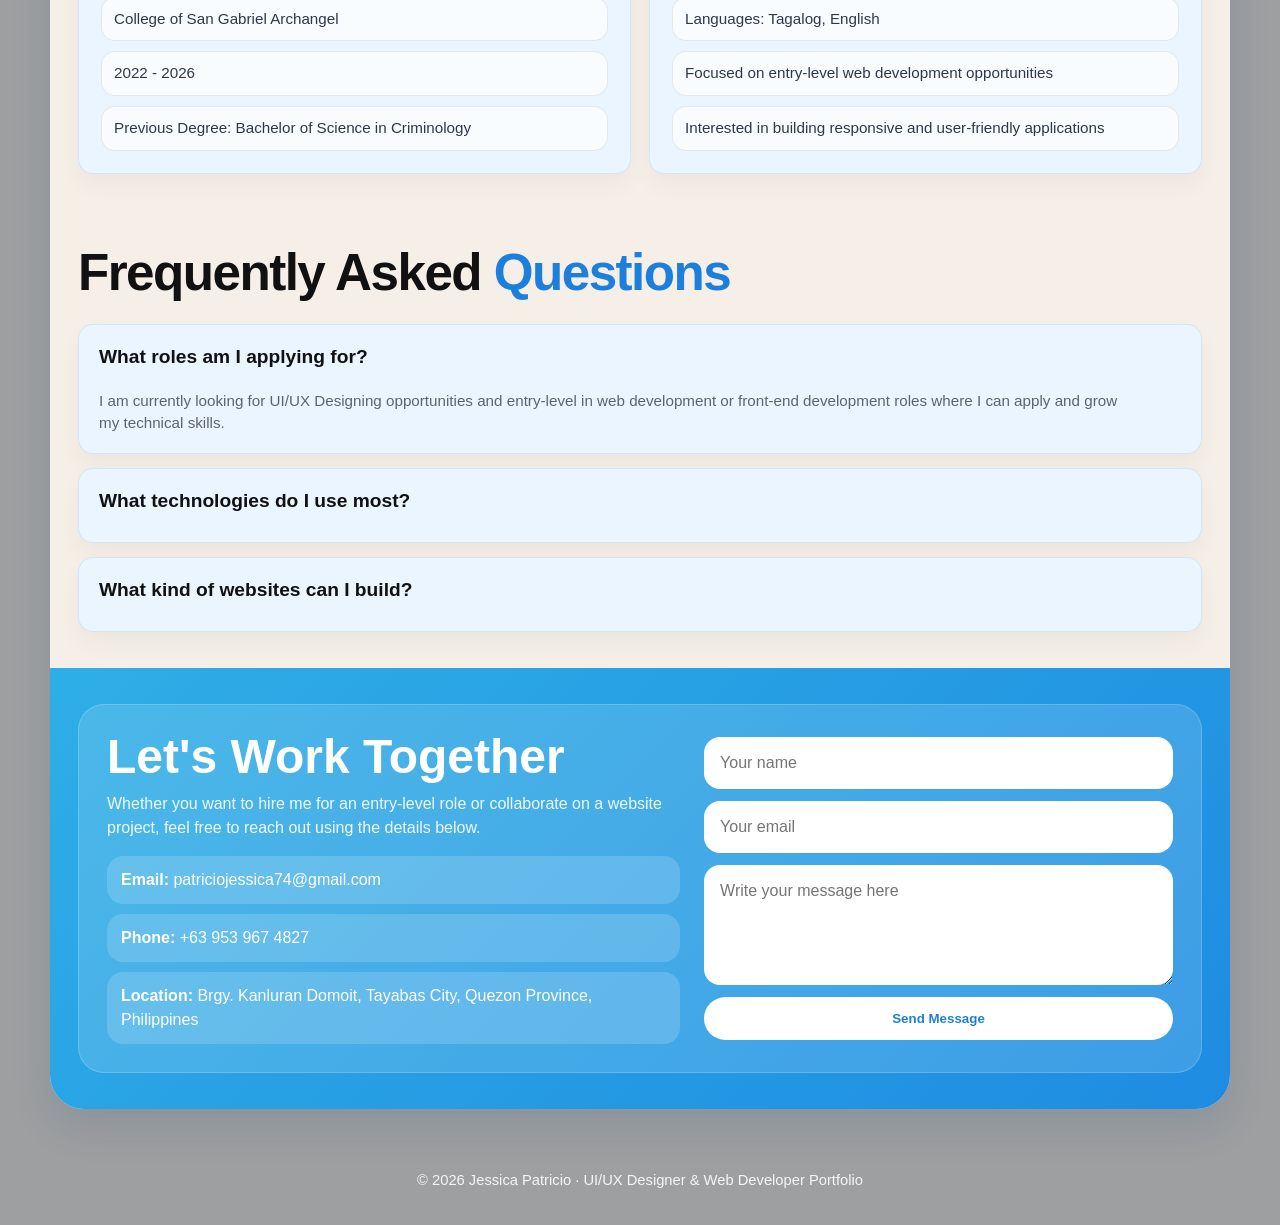
==== commit 5829e94f: "Update index.html" ====
--- a/index.html
+++ b/index.html
@@ -57,7 +57,7 @@
         </section>
 
         <section class="section-blue" id="about">
-            <h2 class="section-title"> About Me</h2>
+            <h2 class="section-title">About Me</h2>
             <div class="about-grid">
                 <div class="about-photo">
                     <img src="img/IMAGE1.png" alt="Jessica Patricio portrait placeholder" />
--- a/style.css
+++ b/style.css
@@ -234,14 +234,14 @@
     font-size: clamp(2rem, 4.8vw, 3.4rem);
     line-height: 1.02;
     margin: 0 0 10px;
-    letter-spacing: -0.03em;
+    letter-spacing: -0.04em;
     text-align: center;
 }
 
 .about-grid {
     display: grid;
     grid-template-columns: .8fr 1.2fr;
-    gap: 10px;
+    gap: 20px;
     align-items: center;
 }
 
